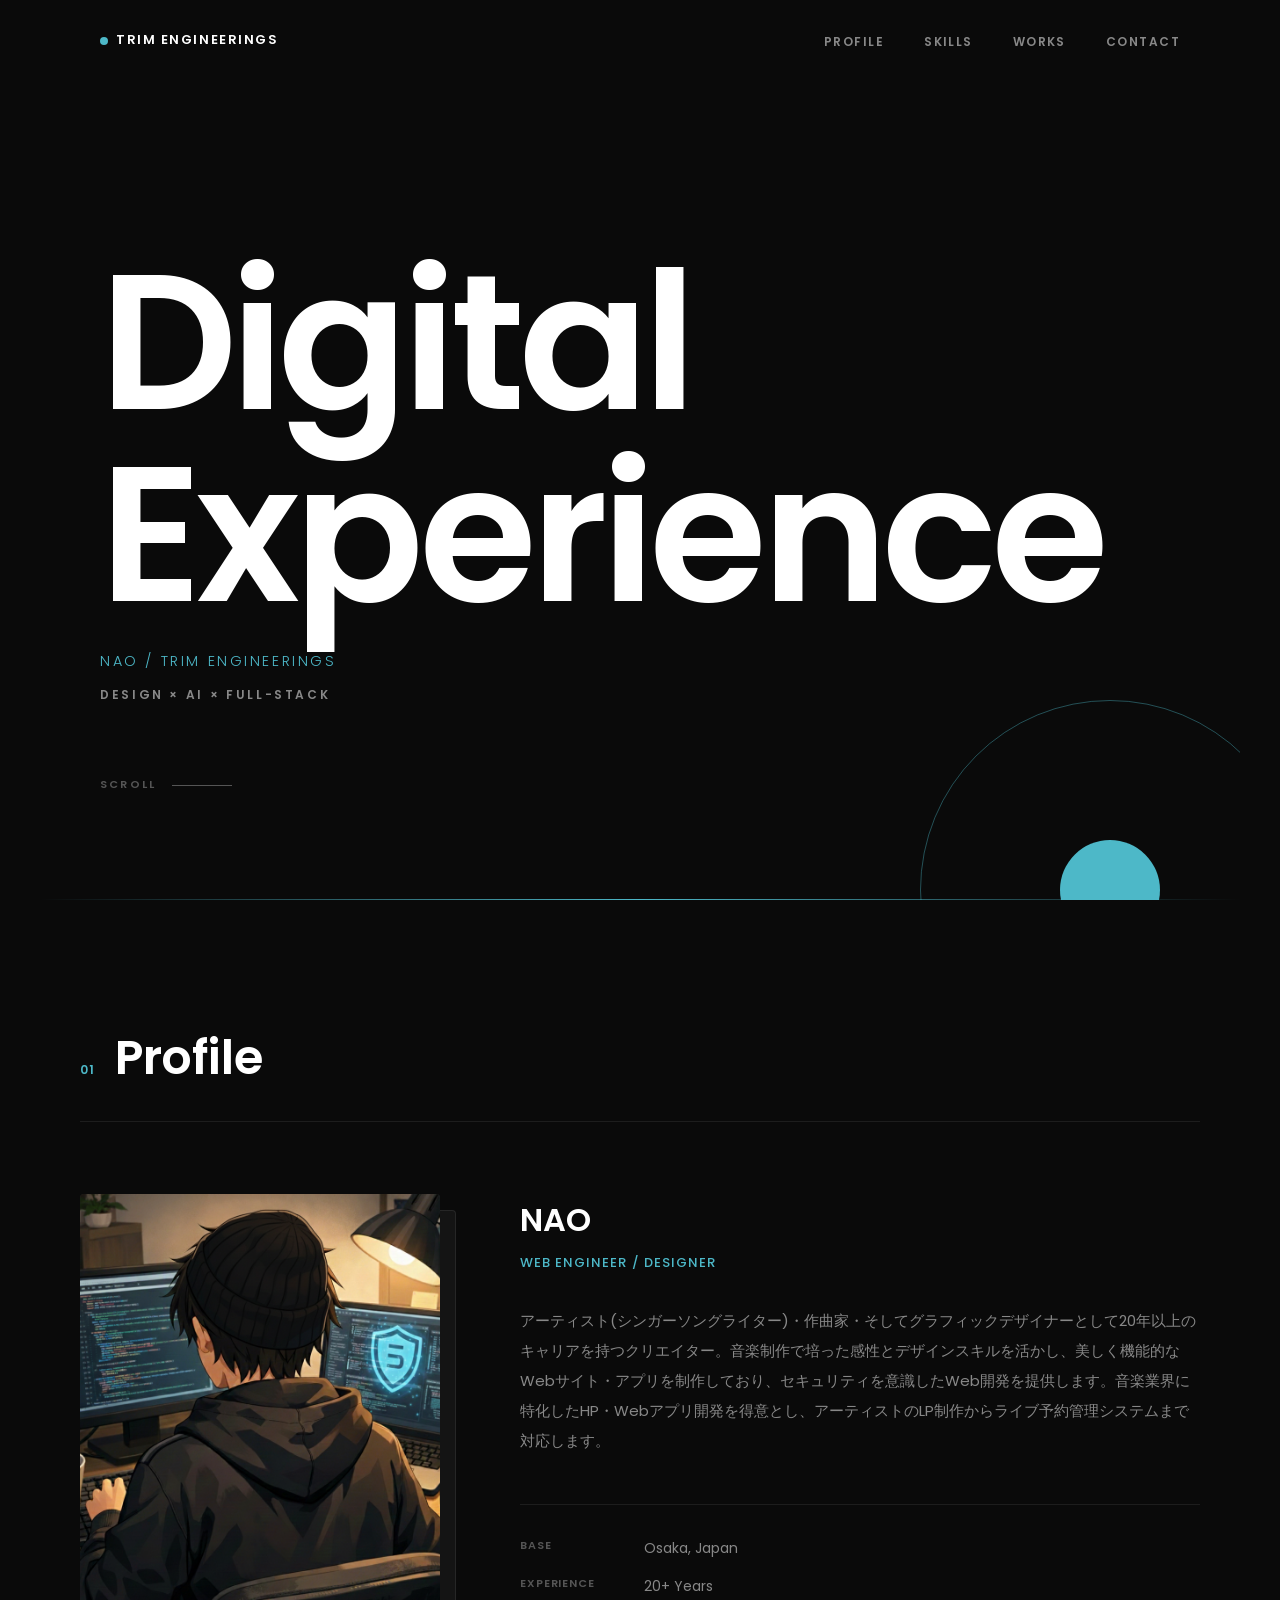
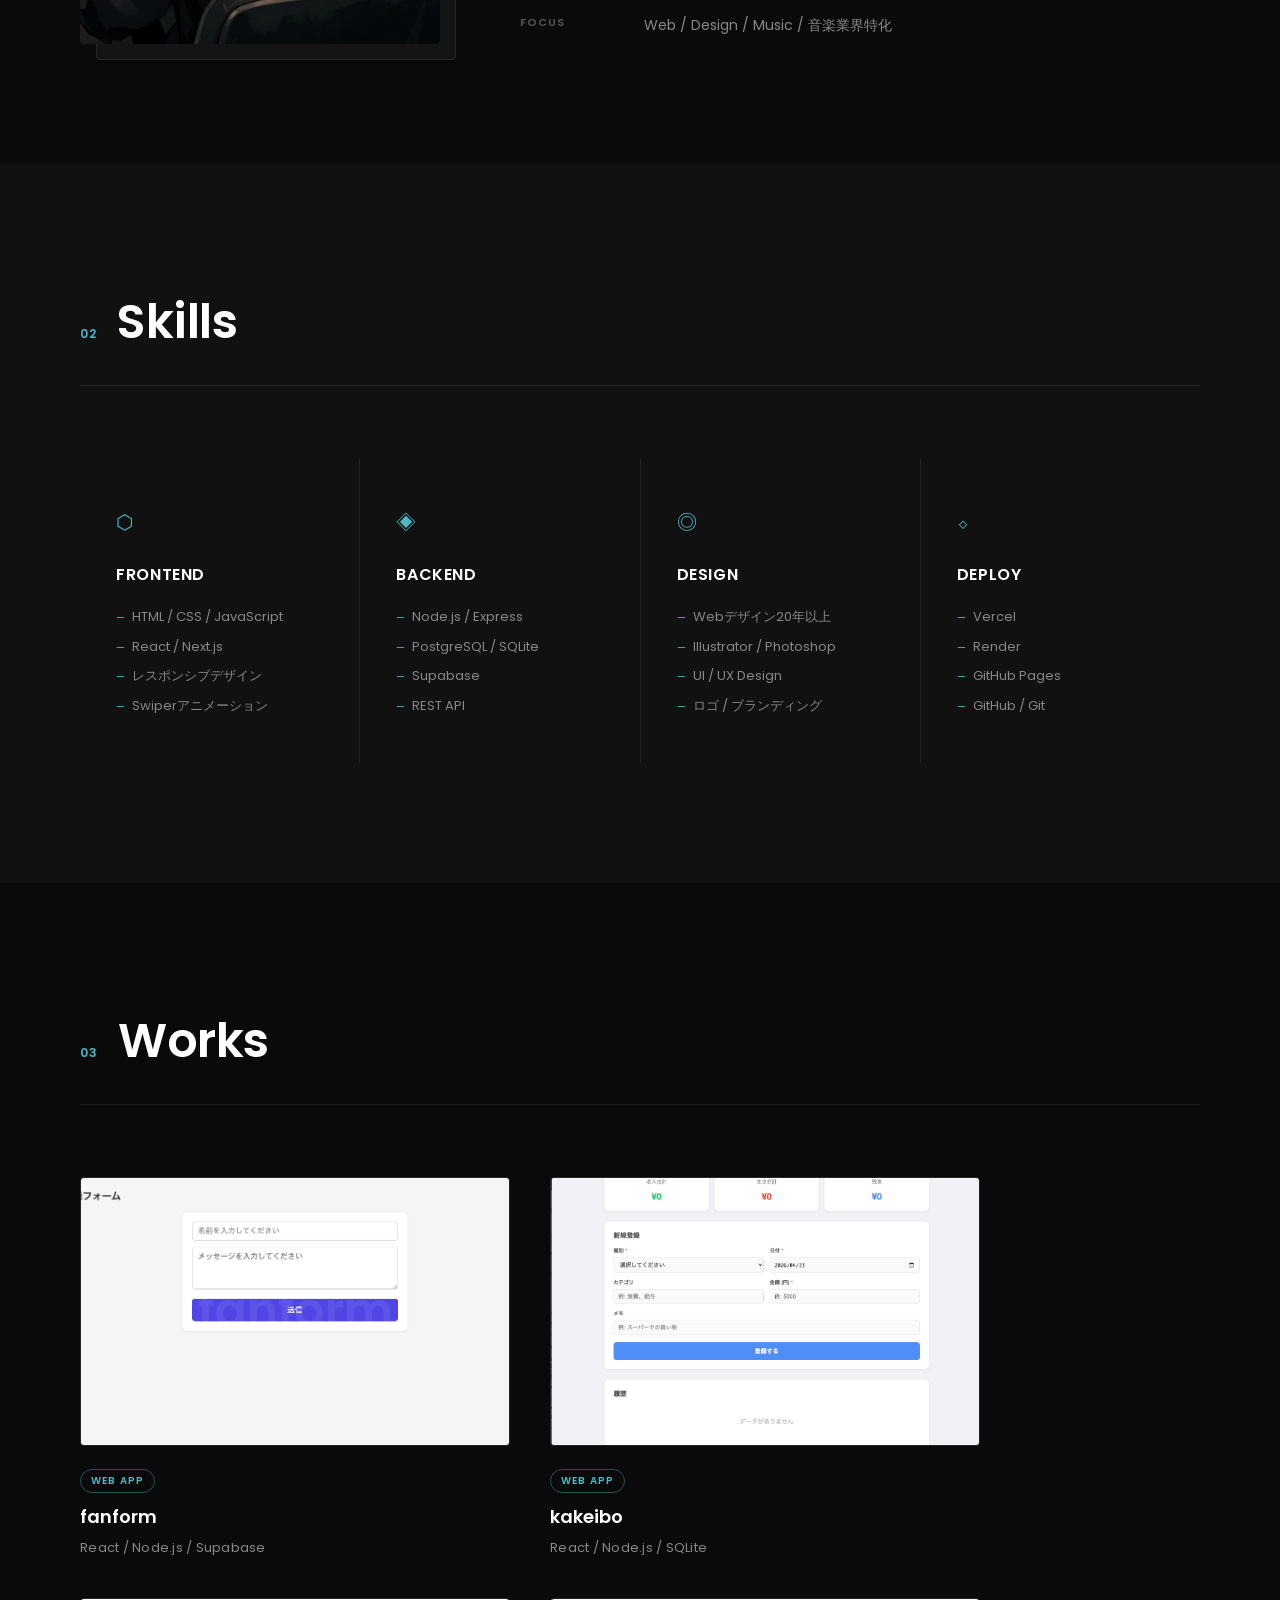
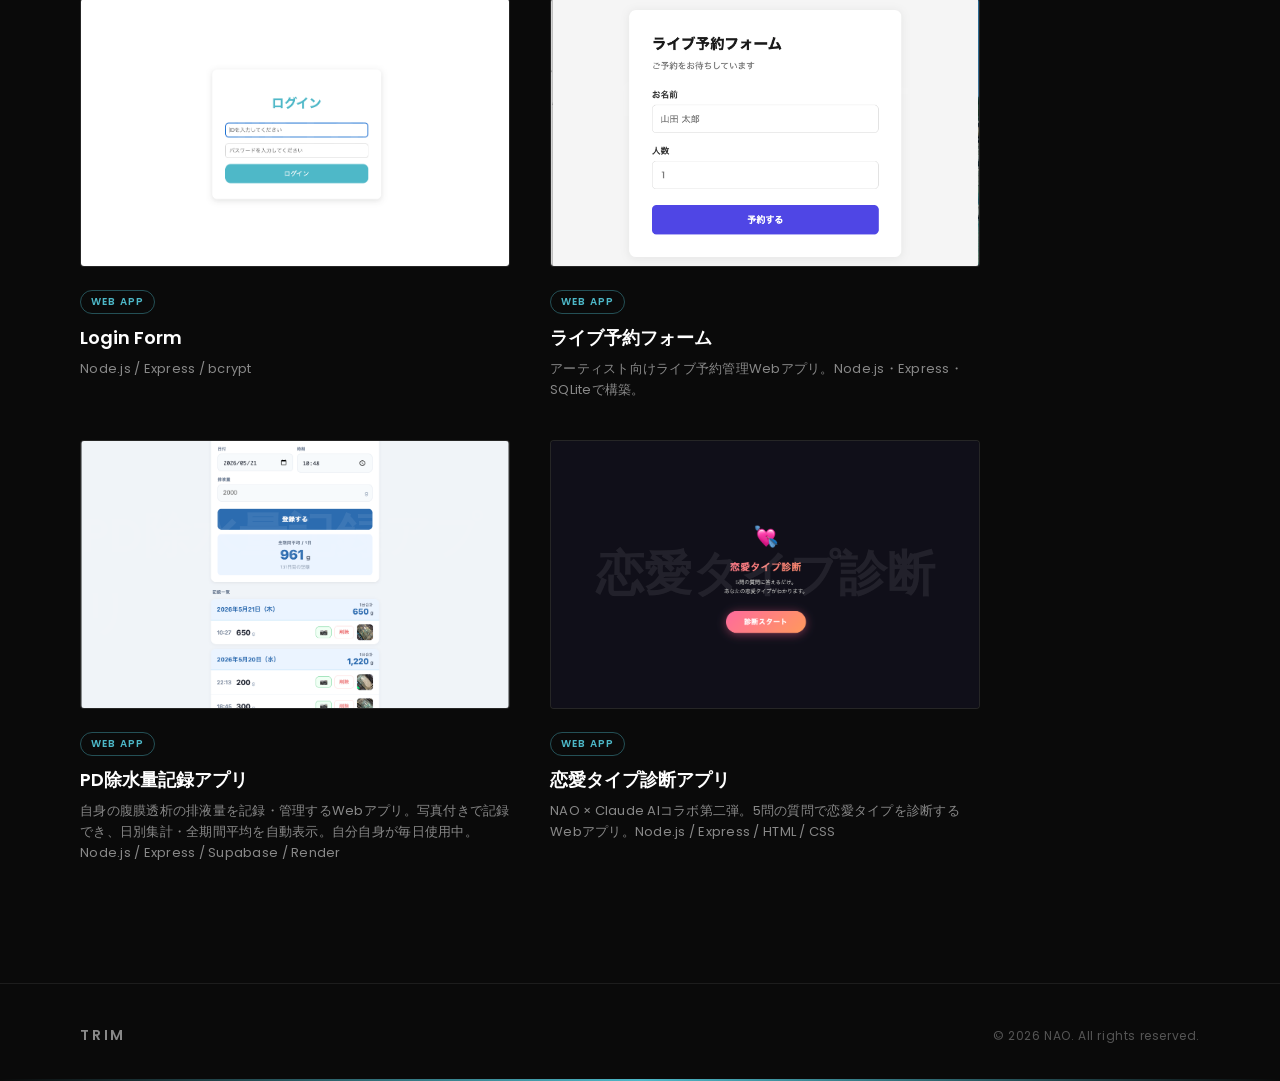
==== index.html @ c6dbd684 "Adjust hero layout: circles to bottom-right, name below title, more top padding - .hero__deco: right" ====
<!DOCTYPE html>
<html lang="ja">
<head>
  <meta charset="UTF-8">
  <meta name="viewport" content="width=device-width, initial-scale=1.0">
  <title>NAO | 大阪浪速区のフリーランス Web エンジニア・ホームページ制作・システム開発</title>
  <meta name="description" content="大阪浪速区を拠点に活動するフリーランス Web エンジニア・デザイナー NAO のポートフォリオサイト。ホームページ制作・システム開発・UI/UX デザインまで幅広く対応いたします。">
  <meta name="keywords" content="大阪浪速区,システム開発,ホームページ制作,フリーランス,Webエンジニア,Webデザイン,React,Node.js,UI/UXデザイン">
  <link rel="stylesheet" href="style.css">
  <link rel="preconnect" href="https://fonts.googleapis.com">
  <link rel="preconnect" href="https://fonts.gstatic.com" crossorigin>
  <link href="https://fonts.googleapis.com/css2?family=Poppins:wght@300;400;500;600;700&display=swap" rel="stylesheet">
</head>
<body>

  <!-- Navigation -->
  <nav class="nav">
    <div class="nav__inner">
      <a href="#" class="nav__logo">
        <span class="nav__logo-dot"></span>
        TRIM engineerings
      </a>
      <ul class="nav__links">
        <li><a href="#profile">Profile</a></li>
        <li><a href="#skills">Skills</a></li>
        <li><a href="#works">Works</a></li>
        <li><a href="contact.html">Contact</a></li>
      </ul>
      <button class="nav__hamburger" aria-label="menu">
        <span></span><span></span><span></span>
      </button>
    </div>
  </nav>

  <!-- Mobile Menu -->
  <div class="mobile-menu">
    <ul>
      <li><a href="#profile">Profile</a></li>
      <li><a href="#skills">Skills</a></li>
      <li><a href="#works">Works</a></li>
      <li><a href="contact.html">Contact</a></li>
    </ul>
  </div>

  <!-- Hero -->
  <section class="hero">
    <div class="hero__content">
      <h1 class="hero__title">Digital<br>Experience</h1>
      <p class="hero__name">NAO / TRIM engineerings</p>
      <p class="hero__sub">Design &times; AI &times; Full-Stack</p>
      <div class="hero__scroll">
        <span>SCROLL</span>
        <div class="hero__scroll-line"></div>
      </div>
    </div>
    <div class="hero__deco">
      <div class="hero__circle-outer">
        <div class="hero__circle-inner"></div>
      </div>
    </div>
    <div class="hero__gradient-line"></div>
  </section>

  <!-- Profile -->
  <section class="section profile" id="profile">
    <div class="container">
      <div class="section__header">
        <span class="section__num">01</span>
        <h2 class="section__title">Profile</h2>
      </div>
      <div class="profile__inner">
        <div class="profile__image-wrap">
          <div class="profile__image-bg"></div>
          <img src="images/profile.png" alt="NAO" class="profile__image" onerror="this.style.display='none'">
          <div class="profile__image-placeholder">
            <span>Photo</span>
          </div>
        </div>
        <div class="profile__body">
          <h3 class="profile__name">NAO</h3>
          <p class="profile__role">Web Engineer / Designer</p>
          <p class="profile__bio">
        アーティスト(シンガーソングライター)・作曲家・そしてグラフィックデザイナーとして20年以上のキャリアを持つクリエイター。音楽制作で培った感性とデザインスキルを活かし、美しく機能的なWebサイト・アプリを制作しており、セキュリティを意識したWeb開発を提供します。音楽業界に特化したHP・Webアプリ開発を得意とし、アーティストのLP制作からライブ予約管理システムまで対応します。
          </p>
          <ul class="profile__meta">
            <li><span>Base</span>Osaka, Japan</li>
            <li><span>Experience</span>20+ Years</li>
            <li><span>Focus</span>Web / Design / Music / 音楽業界特化</li>
          </ul>
        </div>
      </div>
    </div>
  </section>

  <!-- Skills -->
  <section class="section skills" id="skills">
    <div class="container">
      <div class="section__header">
        <span class="section__num">02</span>
        <h2 class="section__title">Skills</h2>
      </div>
      <div class="skills__grid">

        <div class="skill-card">
          <div class="skill-card__icon">⬡</div>
          <h3 class="skill-card__title">Frontend</h3>
          <ul class="skill-card__list">
            <li>HTML / CSS / JavaScript</li>
            <li>React / Next.js</li>
            <li>レスポンシブデザイン</li>
            <li>Swiperアニメーション</li>
          </ul>
        </div>

        <div class="skill-card">
          <div class="skill-card__icon">◈</div>
          <h3 class="skill-card__title">Backend</h3>
          <ul class="skill-card__list">
            <li>Node.js / Express</li>
            <li>PostgreSQL / SQLite</li>
            <li>Supabase</li>
            <li>REST API</li>
          </ul>
        </div>

        <div class="skill-card">
          <div class="skill-card__icon">◎</div>
          <h3 class="skill-card__title">Design</h3>
          <ul class="skill-card__list">
            <li>Webデザイン20年以上</li>
            <li>Illustrator / Photoshop</li>
            <li>UI / UX Design</li>
            <li>ロゴ / ブランディング</li>
          </ul>
        </div>

        <div class="skill-card">
          <div class="skill-card__icon">⬦</div>
          <h3 class="skill-card__title">Deploy</h3>
          <ul class="skill-card__list">
            <li>Vercel</li>
            <li>Render</li>
            <li>GitHub Pages</li>
            <li>GitHub / Git</li>
          </ul>
        </div>

      </div>
    </div>
  </section>

  <!-- Works -->
  <section class="section works" id="works">
    <div class="container">
      <div class="section__header">
        <span class="section__num">03</span>
        <h2 class="section__title">Works</h2>
      </div>
      <div class="works__grid works__grid--2col">

        <article class="work-card">
          <div class="work-card__thumb">
            <img src="images/fanform.png" alt="fanform" onerror="this.style.display='none'">
            <div class="work-card__thumb-placeholder">fanform</div>
            <div class="work-card__overlay">
              <a href="https://fanform-1.onrender.com" target="_blank" rel="noopener noreferrer" class="work-card__link">View →</a>
            </div>
          </div>
          <div class="work-card__body">
            <span class="work-card__tag">Web App</span>
            <h3 class="work-card__title">fanform</h3>
            <p class="work-card__desc">React / Node.js / Supabase</p>
          </div>
        </article>

        <article class="work-card">
          <div class="work-card__thumb">
            <img src="images/kakeibo.png" alt="kakeibo" onerror="this.style.display='none'">
            <div class="work-card__thumb-placeholder">kakeibo</div>
            <div class="work-card__overlay">
              <a href="#" class="work-card__link">View →</a>
            </div>
          </div>
          <div class="work-card__body">
            <span class="work-card__tag">Web App</span>
            <h3 class="work-card__title">kakeibo</h3>
            <p class="work-card__desc">React / Node.js / SQLite</p>
          </div>
        </article>

        <article class="work-card">
          <div class="work-card__thumb">
            <img src="images/login.png" alt="Login Form" onerror="this.style.display='none'">
            <div class="work-card__thumb-placeholder">Login Form</div>
            <div class="work-card__overlay">
              <a href="#" class="work-card__link">View →</a>
            </div>
          </div>
          <div class="work-card__body">
            <span class="work-card__tag">Web App</span>
            <h3 class="work-card__title">Login Form</h3>
            <p class="work-card__desc">Node.js / Express / bcrypt</p>
          </div>
        </article>

        <article class="work-card">
          <div class="work-card__thumb">
            <img src="images/kazukiform.png" alt="ライブ予約フォーム" onerror="this.style.display='none'">
            <div class="work-card__thumb-placeholder">ライブ予約フォーム</div>
            <div class="work-card__overlay">
              <a href="https://kazukiform.onrender.com" target="_blank" rel="noopener noreferrer" class="work-card__link">View →</a>
            </div>
          </div>
          <div class="work-card__body">
            <span class="work-card__tag">Web App</span>
            <h3 class="work-card__title">ライブ予約フォーム</h3>
            <p class="work-card__desc">アーティスト向けライブ予約管理Webアプリ。Node.js・Express・SQLiteで構築。</p>
          </div>
        </article>

        <article class="work-card">
          <div class="work-card__thumb">
            <img src="images/pd-app.png" alt="PD除水量記録アプリ" onerror="this.style.display='none'">
            <div class="work-card__thumb-placeholder">PD除水量記録アプリ</div>
            <div class="work-card__overlay">
            </div>
          </div>
          <div class="work-card__body">
            <span class="work-card__tag">Web App</span>
            <h3 class="work-card__title">PD除水量記録アプリ</h3>
            <p class="work-card__desc">自身の腹膜透析の排液量を記録・管理するWebアプリ。写真付きで記録でき、日別集計・全期間平均を自動表示。自分自身が毎日使用中。Node.js / Express / Supabase / Render</p>
          </div>
        </article>

        <article class="work-card">
          <div class="work-card__thumb">
            <img src="images/lovetype.png" alt="恋愛タイプ診断アプリ" onerror="this.style.display='none'">
            <div class="work-card__thumb-placeholder">恋愛タイプ診断</div>
            <div class="work-card__overlay">
              <a href="https://lovetype-appnpm-install.onrender.com" target="_blank" rel="noopener noreferrer" class="work-card__link">View →</a>
            </div>
          </div>
          <div class="work-card__body">
            <span class="work-card__tag">Web App</span>
            <h3 class="work-card__title">恋愛タイプ診断アプリ</h3>
            <p class="work-card__desc">NAO × Claude AIコラボ第二弾。5問の質問で恋愛タイプを診断するWebアプリ。Node.js / Express / HTML / CSS</p>
          </div>
        </article>

      </div>
    </div>
  </section>

  <!-- Footer -->
  <footer class="footer">
    <div class="container">
      <p class="footer__logo">TRIM</p>
      <p class="footer__copy">&copy; 2026 NAO. All rights reserved.</p>
    </div>
    <div class="footer__gradient-line"></div>
  </footer>

  <script src="script.js"></script>
</body>
</html>
---- style.css ----
/* =============================================
   RESET & BASE
============================================= */
*, *::before, *::after {
  box-sizing: border-box;
  margin: 0;
  padding: 0;
}

:root {
  --bg:           #0A0A0A;
  --bg-subtle:    #111111;
  --bg-card:      #141414;
  --white:        #ffffff;
  --text-primary: #ffffff;
  --text-secondary: #888888;
  --text-muted:   #555555;
  --accent:       #4DB8C8;
  --accent-dim:   rgba(77, 184, 200, 0.4);
  --border:       rgba(255, 255, 255, 0.08);

  --font-main: 'Poppins', sans-serif;

  --container: 1200px;
  --section-pad: 120px;
  --radius: 4px;
  --transition: 0.35s cubic-bezier(0.25, 0.46, 0.45, 0.94);
}

html {
  scroll-behavior: smooth;
  font-size: 16px;
}

body {
  background-color: var(--bg);
  color: var(--text-primary);
  font-family: var(--font-main);
  font-weight: 400;
  line-height: 1.6;
  -webkit-font-smoothing: antialiased;
}

img {
  display: block;
  max-width: 100%;
}

a {
  text-decoration: none;
  color: inherit;
}

ul {
  list-style: none;
}

/* =============================================
   LAYOUT
============================================= */
.container {
  max-width: var(--container);
  margin: 0 auto;
  padding: 0 40px;
}

/* =============================================
   NAVIGATION
============================================= */
.nav {
  position: fixed;
  top: 0;
  left: 0;
  right: 0;
  z-index: 100;
  padding: 28px 0;
  transition: background var(--transition), padding var(--transition);
}

.nav.scrolled {
  background: rgba(10, 10, 10, 0.9);
  backdrop-filter: blur(16px);
  -webkit-backdrop-filter: blur(16px);
  padding: 18px 0;
  border-bottom: 1px solid var(--border);
}

.nav__inner {
  max-width: var(--container);
  margin: 0 auto;
  padding: 0 60px;
  display: flex;
  align-items: center;
  justify-content: space-between;
}

.nav__logo {
  font-family: var(--font-main);
  font-weight: 600;
  font-size: 0.8125rem;
  letter-spacing: 0.12em;
  color: var(--white);
  display: flex;
  align-items: center;
  gap: 8px;
  text-transform: uppercase;
}

.nav__logo-dot {
  display: inline-block;
  width: 8px;
  height: 8px;
  border-radius: 50%;
  background: var(--accent);
  flex-shrink: 0;
}

.nav__links {
  display: flex;
  gap: 40px;
}

.nav__links a {
  font-family: var(--font-main);
  font-size: 0.75rem;
  font-weight: 600;
  letter-spacing: 0.12em;
  text-transform: uppercase;
  color: var(--text-secondary);
  transition: color var(--transition);
  position: relative;
}

.nav__links a::after {
  content: '';
  position: absolute;
  bottom: -3px;
  left: 0;
  width: 0;
  height: 1px;
  background: var(--accent);
  transition: width var(--transition);
}

.nav__links a:hover {
  color: var(--white);
}

.nav__links a:hover::after {
  width: 100%;
}

.nav__hamburger {
  display: none;
  flex-direction: column;
  gap: 5px;
  background: none;
  border: none;
  cursor: pointer;
  padding: 4px;
}

.nav__hamburger span {
  display: block;
  width: 24px;
  height: 1.5px;
  background: var(--white);
  transition: var(--transition);
}

/* =============================================
   MOBILE MENU
============================================= */
.mobile-menu {
  display: none;
  position: fixed;
  inset: 0;
  z-index: 99;
  background: var(--bg);
  flex-direction: column;
  align-items: center;
  justify-content: center;
  opacity: 0;
  pointer-events: none;
  transition: opacity var(--transition);
}

.mobile-menu.open {
  opacity: 1;
  pointer-events: auto;
}

.mobile-menu ul {
  display: flex;
  flex-direction: column;
  gap: 32px;
  text-align: center;
}

.mobile-menu a {
  font-family: var(--font-main);
  font-size: 2.5rem;
  font-weight: 600;
  letter-spacing: 0.04em;
  text-transform: uppercase;
  color: var(--white);
  transition: color var(--transition);
}

.mobile-menu a:hover {
  color: var(--accent);
}

/* =============================================
   HERO
============================================= */
.hero {
  min-height: 100vh;
  display: flex;
  align-items: center;
  padding: 0 60px;
  max-width: var(--container);
  margin: 0 auto;
  position: relative;
  overflow: hidden;
}

.hero__content {
  position: relative;
  z-index: 2;
  padding-top: 140px;
}

.hero__name {
  font-family: var(--font-main);
  font-weight: 300;
  font-size: 0.9rem;
  letter-spacing: 0.18em;
  color: var(--accent);
  text-transform: uppercase;
  margin-top: 20px;
  margin-bottom: 0;
  opacity: 0;
  animation: fadeUp 0.9s cubic-bezier(0.25, 0.46, 0.45, 0.94) 0.5s forwards;
}

.hero__title {
  font-family: var(--font-main);
  font-size: clamp(6rem, 15vw, 18rem);
  font-weight: 600;
  line-height: 1.0;
  letter-spacing: -0.03em;
  color: var(--white);
  opacity: 0;
  animation: fadeUp 0.9s cubic-bezier(0.25, 0.46, 0.45, 0.94) 0.3s forwards;
}

.hero__sub {
  font-family: var(--font-main);
  font-size: 0.75rem;
  font-weight: 600;
  letter-spacing: 0.22em;
  text-transform: uppercase;
  color: var(--text-secondary);
  margin-top: 12px;
  opacity: 0;
  animation: fadeUp 0.9s cubic-bezier(0.25, 0.46, 0.45, 0.94) 0.65s forwards;
}

.hero__scroll {
  display: flex;
  align-items: center;
  gap: 16px;
  margin-top: 72px;
  opacity: 0;
  animation: fadeUp 0.9s cubic-bezier(0.25, 0.46, 0.45, 0.94) 0.7s forwards;
}

.hero__scroll span {
  font-family: var(--font-main);
  font-size: 0.6875rem;
  font-weight: 600;
  letter-spacing: 0.2em;
  text-transform: uppercase;
  color: var(--text-muted);
}

.hero__scroll-line {
  width: 60px;
  height: 1px;
  background: var(--text-muted);
  position: relative;
  overflow: hidden;
}

.hero__scroll-line::after {
  content: '';
  position: absolute;
  top: 0;
  left: -100%;
  width: 100%;
  height: 100%;
  background: var(--accent);
  animation: slide 2.2s ease-in-out infinite;
}

/* Concentric circles (right bottom) */
.hero__deco {
  position: absolute;
  right: -5%;
  bottom: -20%;
  pointer-events: none;
  opacity: 0;
  animation: fadeIn 1.4s ease 0.8s forwards;
}

.hero__circle-outer {
  width: 380px;
  height: 380px;
  border-radius: 50%;
  border: 1px solid var(--accent-dim);
  position: relative;
  display: flex;
  align-items: center;
  justify-content: center;
}

.hero__circle-inner {
  width: 100px;
  height: 100px;
  border-radius: 50%;
  background: var(--accent);
  opacity: 1.0;
}

/* Gradient line at bottom of hero */
.hero__gradient-line {
  position: absolute;
  bottom: 0;
  left: 0;
  right: 0;
  height: 1px;
  background: linear-gradient(to right, transparent, var(--accent), transparent);
}

/* =============================================
   SECTION COMMON
============================================= */
.section {
  padding: var(--section-pad) 0;
}

.section__header {
  display: flex;
  align-items: baseline;
  gap: 20px;
  margin-bottom: 72px;
  padding-bottom: 24px;
  border-bottom: 1px solid var(--border);
}

.section__num {
  font-family: var(--font-main);
  font-size: 0.75rem;
  font-weight: 600;
  letter-spacing: 0.1em;
  color: var(--accent);
}

.section__title {
  font-family: var(--font-main);
  font-size: clamp(2rem, 4vw, 3rem);
  font-weight: 600;
  letter-spacing: -0.01em;
  color: var(--text-primary);
}

/* =============================================
   PROFILE
============================================= */
.profile {
  background: var(--bg);
}

.profile__inner {
  display: grid;
  grid-template-columns: 360px 1fr;
  gap: 80px;
  align-items: start;
}

.profile__image-wrap {
  position: relative;
}

.profile__image-bg {
  position: absolute;
  top: 16px;
  left: 16px;
  right: -16px;
  bottom: -16px;
  background: var(--bg-card);
  border: 1px solid var(--border);
  border-radius: var(--radius);
  z-index: 0;
}

.profile__image {
  position: relative;
  z-index: 1;
  width: 100%;
  aspect-ratio: 4/5;
  object-fit: cover;
  border-radius: var(--radius);
}

.profile__image-placeholder {
  position: absolute;
  inset: 0;
  z-index: 0;
  background: var(--bg-card);
  border: 1px solid var(--border);
  border-radius: var(--radius);
  display: flex;
  align-items: center;
  justify-content: center;
}

.profile__image-placeholder span {
  font-size: 0.75rem;
  letter-spacing: 0.1em;
  text-transform: uppercase;
  color: var(--text-muted);
}

.profile__name {
  font-family: var(--font-main);
  font-size: 2rem;
  font-weight: 600;
  color: var(--white);
  margin-bottom: 8px;
}

.profile__role {
  font-family: var(--font-main);
  font-size: 0.8125rem;
  font-weight: 500;
  letter-spacing: 0.08em;
  color: var(--accent);
  text-transform: uppercase;
  margin-bottom: 32px;
}

.profile__bio {
  font-size: 0.9375rem;
  line-height: 2.0;
  color: var(--text-secondary);
  margin-bottom: 48px;
}

.profile__meta {
  display: flex;
  flex-direction: column;
  gap: 16px;
  border-top: 1px solid var(--border);
  padding-top: 32px;
}

.profile__meta li {
  display: flex;
  gap: 24px;
  font-size: 0.875rem;
  color: var(--text-secondary);
}

.profile__meta li span {
  font-weight: 600;
  letter-spacing: 0.08em;
  text-transform: uppercase;
  font-size: 0.6875rem;
  color: var(--text-muted);
  min-width: 100px;
}

/* =============================================
   SKILLS
============================================= */
.skills {
  background: var(--bg-subtle);
}

.skills__grid {
  display: grid;
  grid-template-columns: repeat(4, 1fr);
  gap: 1px;
  background: var(--border);
}

.skill-card {
  background: var(--bg-subtle);
  padding: 48px 36px;
  transition: background var(--transition), transform var(--transition);
}

.skill-card:hover {
  background: var(--bg-card);
  transform: translateY(-4px);
}

.skill-card__icon {
  font-size: 1.25rem;
  margin-bottom: 24px;
  color: var(--accent);
}

.skill-card__title {
  font-family: var(--font-main);
  font-size: 1rem;
  font-weight: 600;
  color: var(--white);
  margin-bottom: 20px;
  letter-spacing: 0.04em;
  text-transform: uppercase;
}

.skill-card__list {
  display: flex;
  flex-direction: column;
  gap: 10px;
}

.skill-card__list li {
  font-size: 0.8125rem;
  color: var(--text-secondary);
  line-height: 1.5;
  padding-left: 16px;
  position: relative;
}

.skill-card__list li::before {
  content: '—';
  position: absolute;
  left: 0;
  color: var(--accent);
  font-size: 0.625rem;
  top: 3px;
}

/* =============================================
   WORKS
============================================= */
.works {
  background: var(--bg);
}

.works__grid {
  display: grid;
  grid-template-columns: repeat(2, 1fr);
  gap: 40px;
  max-width: 900px;
}

.work-card {
  cursor: pointer;
}

.work-card__thumb {
  position: relative;
  aspect-ratio: 16/10;
  background: var(--bg-card);
  overflow: hidden;
  border-radius: var(--radius);
  margin-bottom: 20px;
  border: 1px solid var(--border);
}

.work-card__thumb img {
  width: 100%;
  height: 100%;
  object-fit: cover;
  transition: transform 0.6s var(--transition);
}

.work-card:hover .work-card__thumb img {
  transform: scale(1.04);
}

.work-card__thumb-placeholder {
  position: absolute;
  inset: 0;
  display: flex;
  align-items: center;
  justify-content: center;
  font-family: var(--font-main);
  font-size: 3rem;
  font-weight: 600;
  color: var(--border);
  z-index: 0;
}

.work-card__overlay {
  position: absolute;
  inset: 0;
  background: rgba(10, 10, 10, 0.75);
  display: flex;
  align-items: center;
  justify-content: center;
  opacity: 0;
  transition: opacity var(--transition);
  z-index: 2;
}

.work-card:hover .work-card__overlay {
  opacity: 1;
}

.work-card__link {
  font-family: var(--font-main);
  font-size: 0.875rem;
  font-weight: 600;
  letter-spacing: 0.08em;
  color: var(--white);
  border: 1px solid rgba(255, 255, 255, 0.3);
  padding: 10px 28px;
  border-radius: 100px;
  transition: background var(--transition), border-color var(--transition);
}

.work-card__link:hover {
  background: var(--accent);
  border-color: var(--accent);
}

.work-card__tag {
  display: inline-block;
  font-family: var(--font-main);
  font-size: 0.625rem;
  font-weight: 600;
  letter-spacing: 0.12em;
  text-transform: uppercase;
  color: var(--accent);
  border: 1px solid var(--accent-dim);
  padding: 3px 10px;
  border-radius: 100px;
  margin-bottom: 10px;
}

.work-card__title {
  font-family: var(--font-main);
  font-size: 1.125rem;
  font-weight: 600;
  color: var(--white);
  margin-bottom: 6px;
}

.work-card__desc {
  font-size: 0.8125rem;
  color: var(--text-secondary);
  letter-spacing: 0.02em;
  line-height: 1.6;
}

/* =============================================
   FOOTER
============================================= */
.footer {
  border-top: 1px solid var(--border);
  padding: 40px 0 0;
  position: relative;
}

.footer .container {
  display: flex;
  align-items: center;
  justify-content: space-between;
  padding-bottom: 32px;
}

.footer__logo {
  font-family: var(--font-main);
  font-size: 0.875rem;
  font-weight: 600;
  letter-spacing: 0.2em;
  color: var(--text-secondary);
}

.footer__copy {
  font-size: 0.75rem;
  color: var(--text-muted);
  letter-spacing: 0.05em;
}

.footer__gradient-line {
  height: 2px;
  background: linear-gradient(to right, transparent 0%, var(--accent) 50%, transparent 100%);
}

/* =============================================
   ANIMATIONS
============================================= */
@keyframes fadeUp {
  from {
    opacity: 0;
    transform: translateY(28px);
  }
  to {
    opacity: 1;
    transform: translateY(0);
  }
}

@keyframes fadeIn {
  from { opacity: 0; }
  to   { opacity: 1; }
}

@keyframes slide {
  0%   { left: -100%; }
  50%  { left: 100%; }
  100% { left: 100%; }
}

/* =============================================
   RESPONSIVE
============================================= */
@media (max-width: 1024px) {
  .skills__grid {
    grid-template-columns: repeat(2, 1fr);
  }

  .profile__inner {
    grid-template-columns: 280px 1fr;
    gap: 48px;
  }
}

@media (max-width: 768px) {
  :root {
    --section-pad: 80px;
  }

  .container {
    padding: 0 24px;
  }

  .nav__inner {
    padding: 0 24px;
  }

  .nav__links {
    display: none;
  }

  .nav__hamburger {
    display: flex;
  }

  .mobile-menu {
    display: flex;
  }

  .hero {
    padding: 0 24px;
    padding-top: 100px;
  }

  .hero__deco {
    display: none;
  }

  .profile__inner {
    grid-template-columns: 1fr;
    gap: 40px;
  }

  .profile__image-wrap {
    max-width: 280px;
  }

  .skills__grid {
    grid-template-columns: 1fr;
    gap: 1px;
  }

  .works__grid {
    grid-template-columns: 1fr;
    gap: 32px;
  }

  .footer .container {
    flex-direction: column;
    gap: 12px;
    text-align: center;
  }

  .section__header {
    margin-bottom: 48px;
  }
}

@media (max-width: 480px) {
  .hero__title {
    font-size: 3.5rem;
  }
}
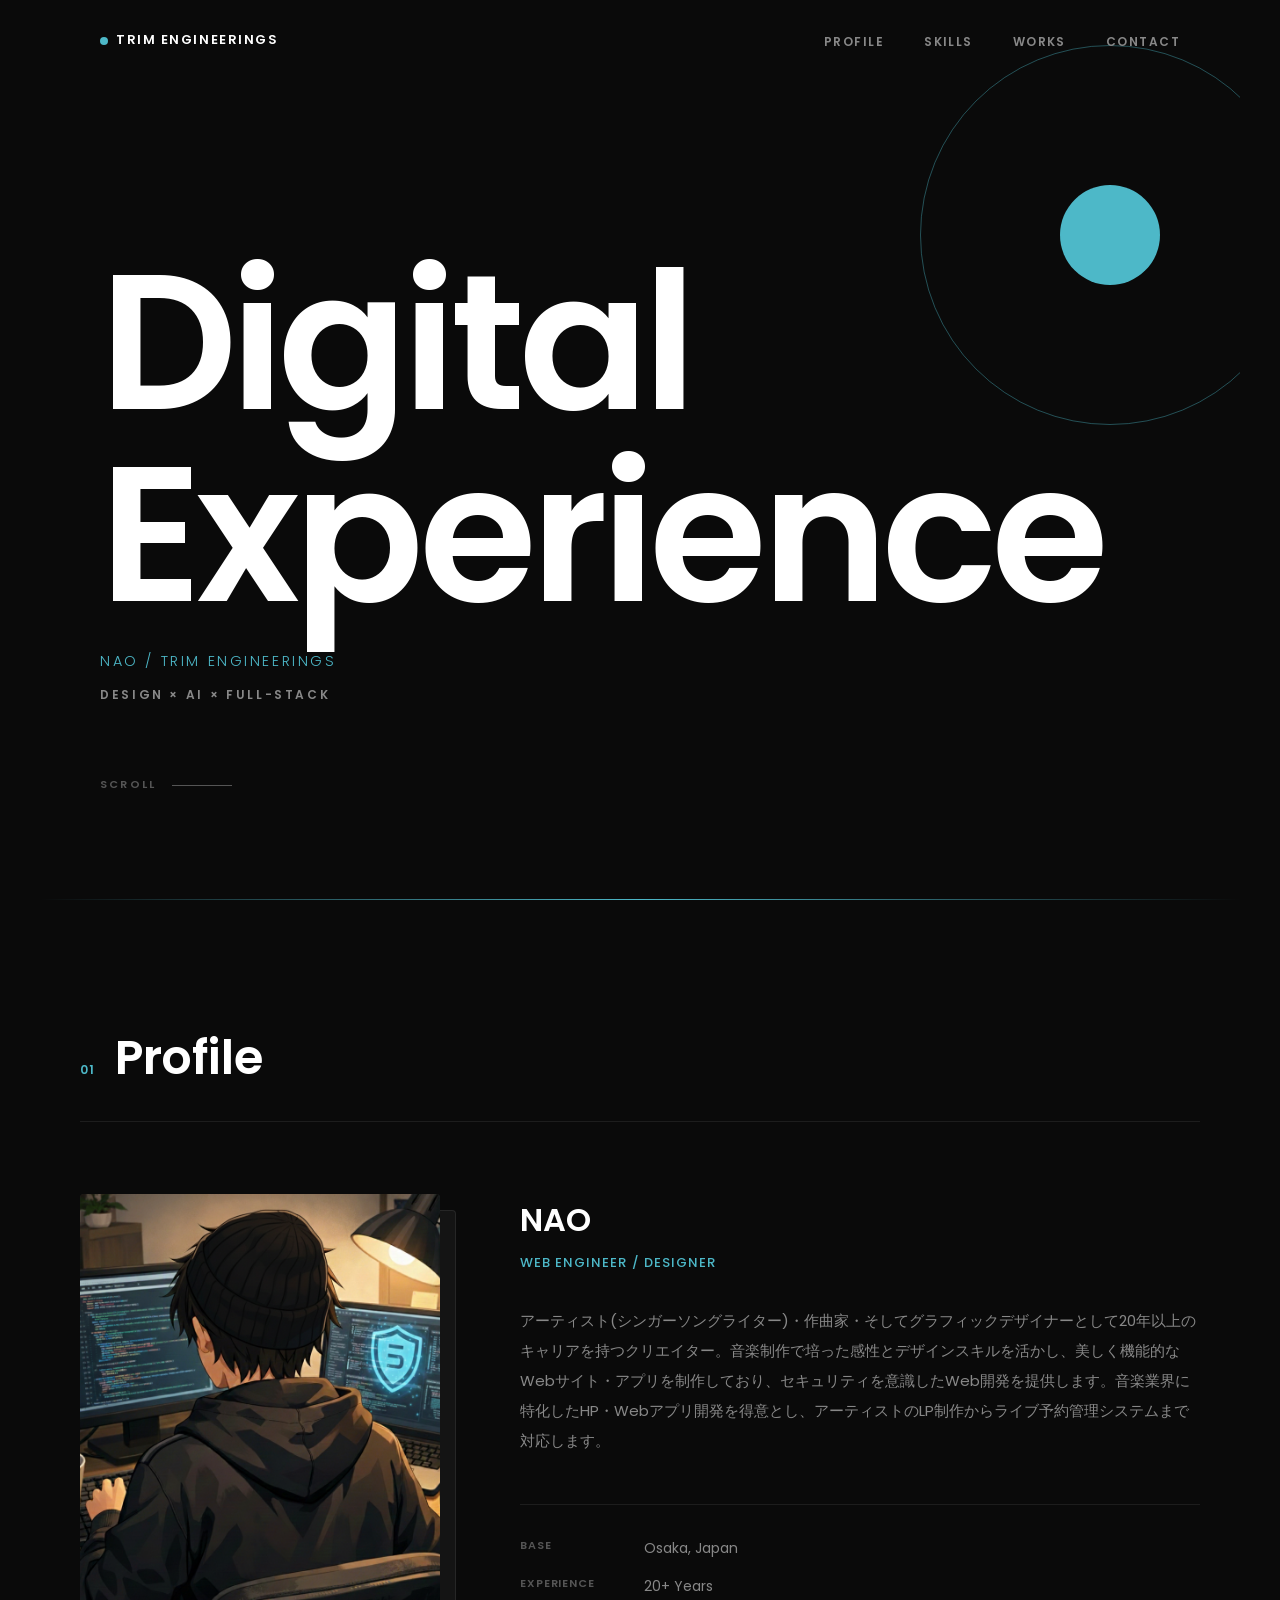
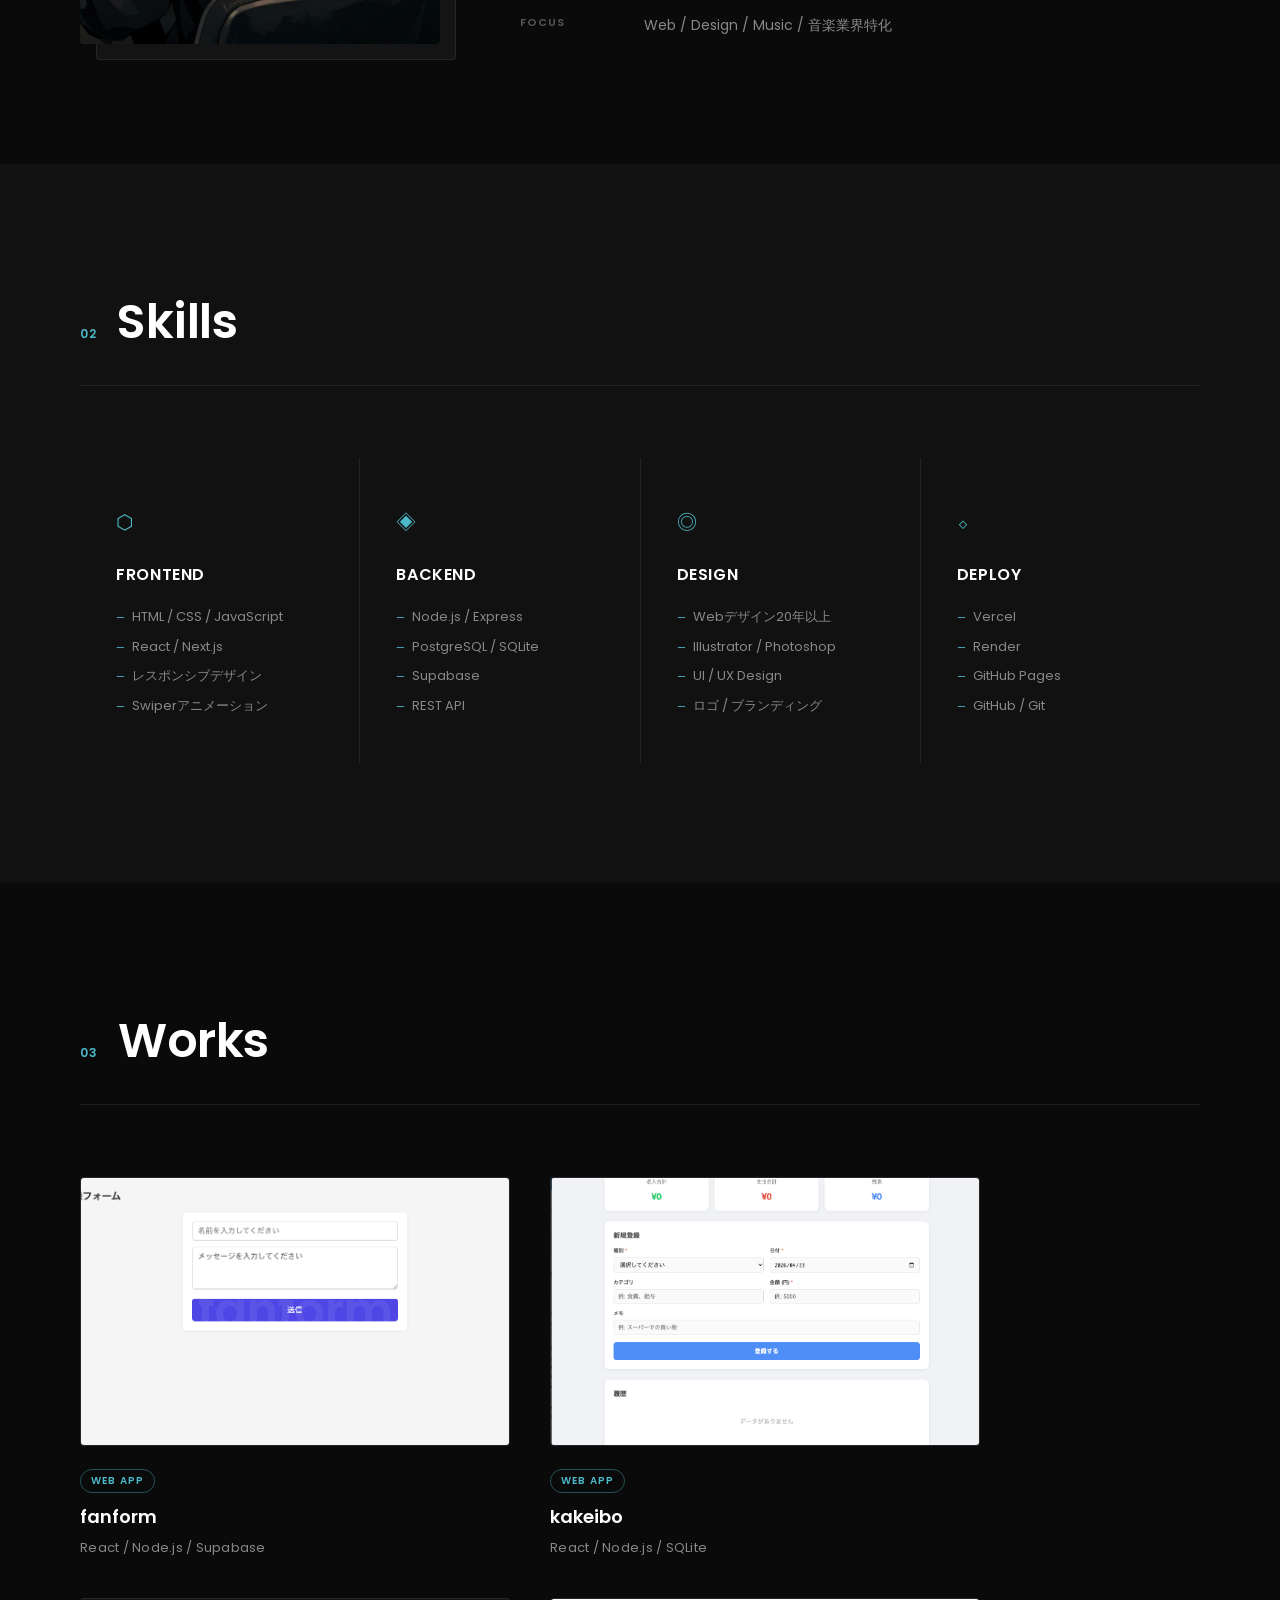
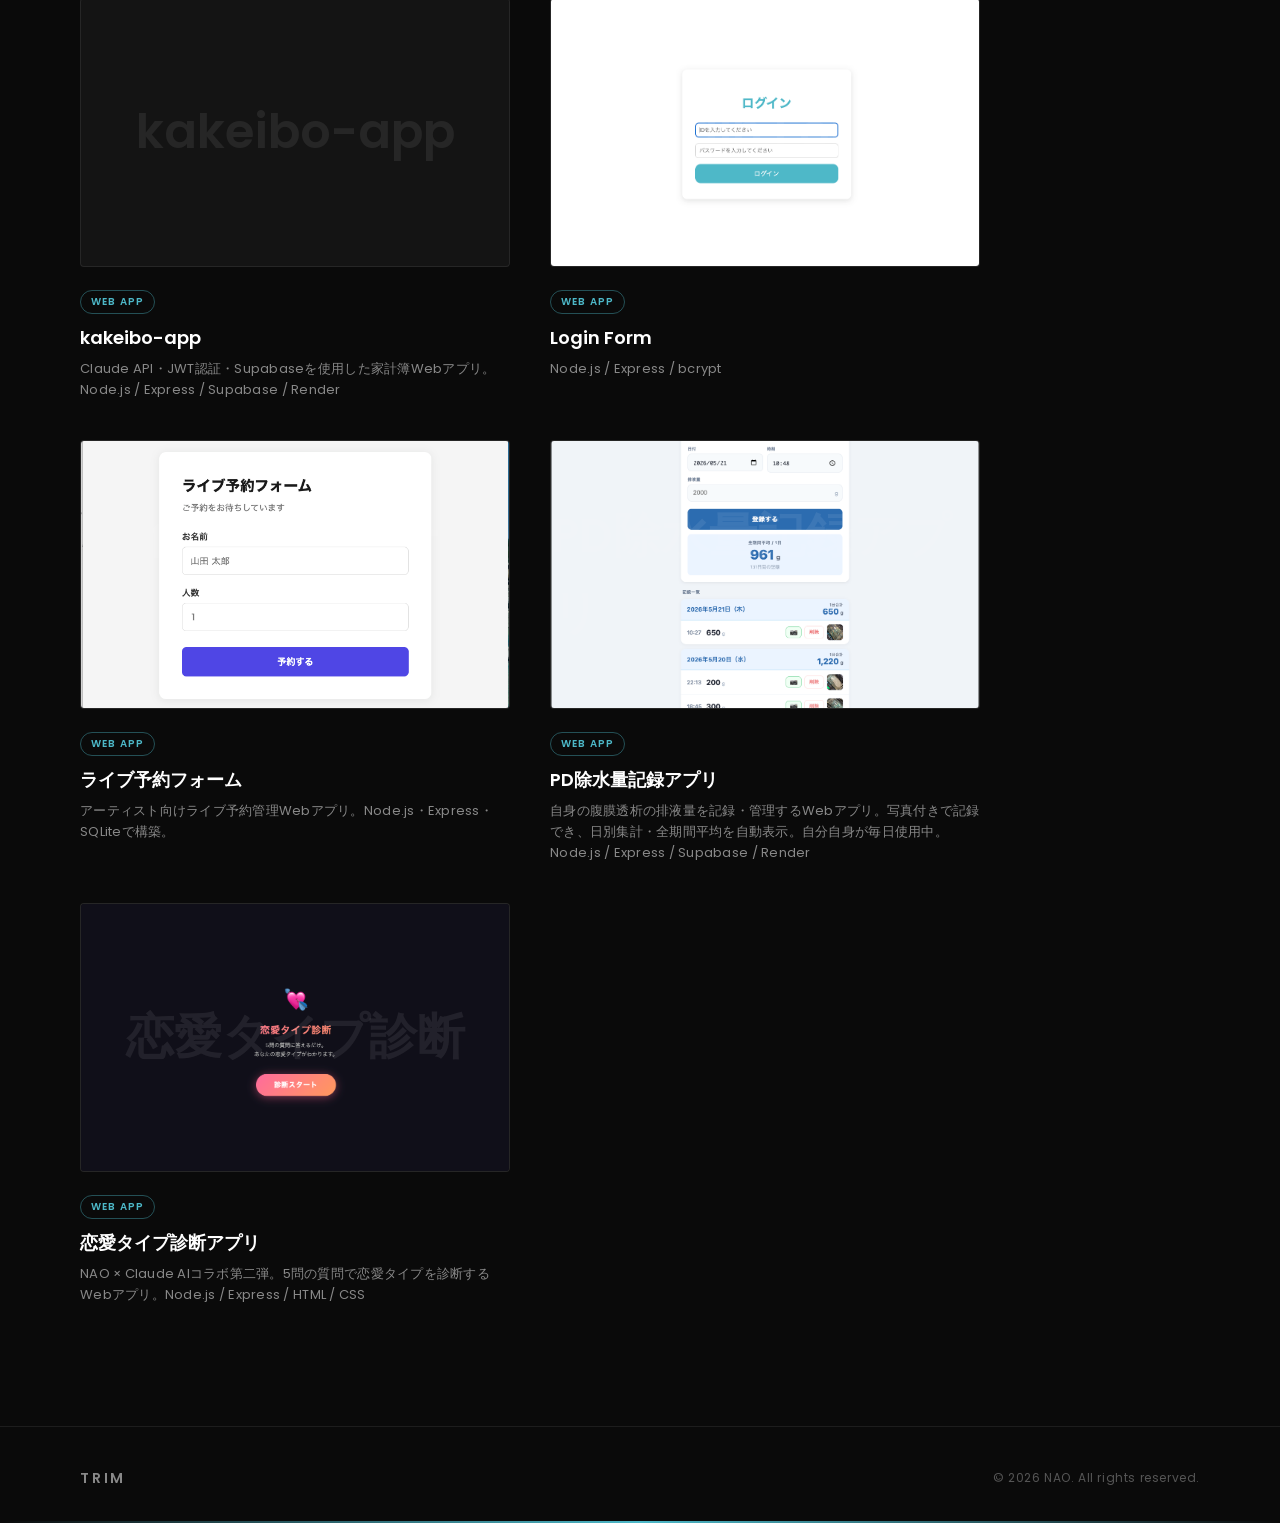
==== commit 89a44b4b: "Add kakeibo-app to Works section Claude API・JWT認証・Supabaseを使用した家計簿アプリをWorksセクションに追加。  Co-Authored-By" ====
--- a/index.html
+++ b/index.html
@@ -190,6 +190,21 @@
 
         <article class="work-card">
           <div class="work-card__thumb">
+            <img src="images/kakeibo-app.png" alt="kakeibo-app" onerror="this.style.display='none'">
+            <div class="work-card__thumb-placeholder">kakeibo-app</div>
+            <div class="work-card__overlay">
+              <a href="https://kakeibo-app-l8r6.onrender.com" target="_blank" rel="noopener noreferrer" class="work-card__link">View →</a>
+            </div>
+          </div>
+          <div class="work-card__body">
+            <span class="work-card__tag">Web App</span>
+            <h3 class="work-card__title">kakeibo-app</h3>
+            <p class="work-card__desc">Claude API・JWT認証・Supabaseを使用した家計簿Webアプリ。Node.js / Express / Supabase / Render</p>
+          </div>
+        </article>
+
+        <article class="work-card">
+          <div class="work-card__thumb">
             <img src="images/login.png" alt="Login Form" onerror="this.style.display='none'">
             <div class="work-card__thumb-placeholder">Login Form</div>
             <div class="work-card__overlay">
--- a/style.css
+++ b/style.css
@@ -308,7 +308,7 @@
 .hero__deco {
   position: absolute;
   right: -5%;
-  bottom: -20%;
+  top: 5%;
   pointer-events: none;
   opacity: 0;
   animation: fadeIn 1.4s ease 0.8s forwards;
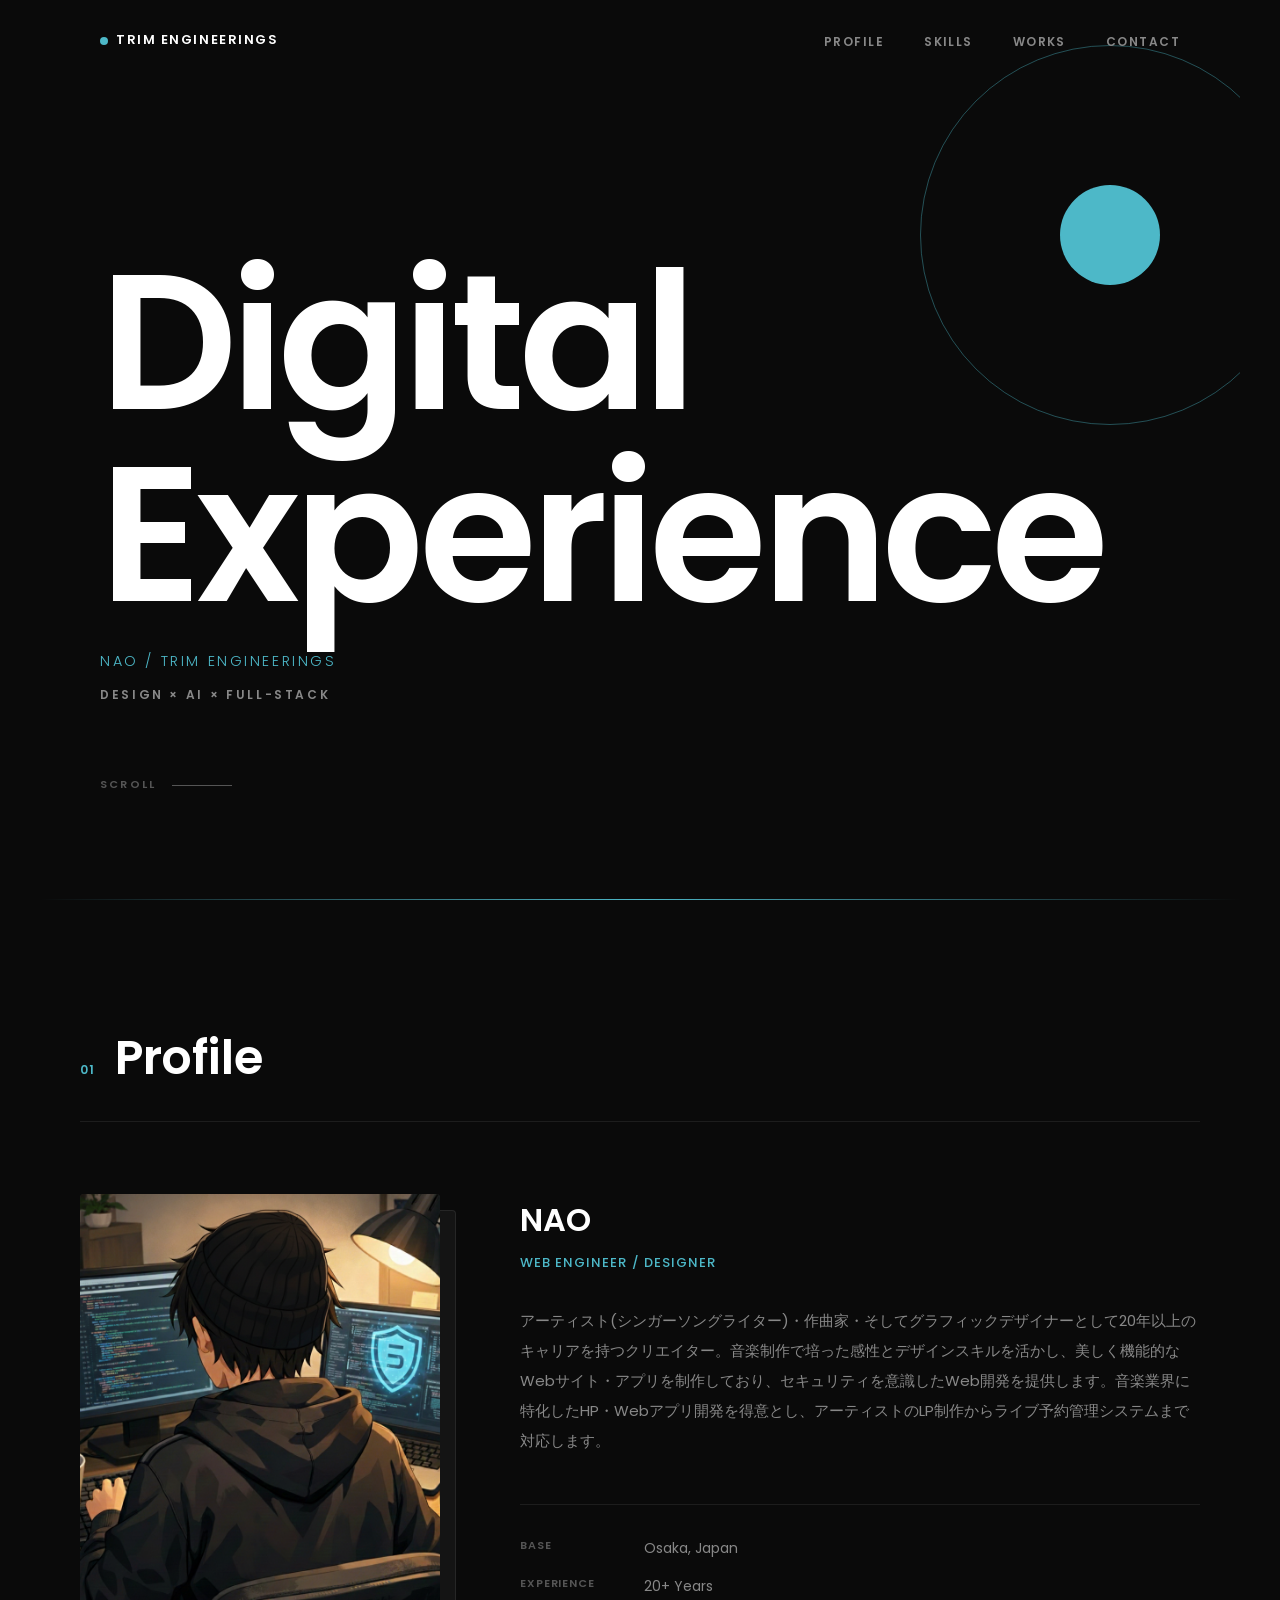
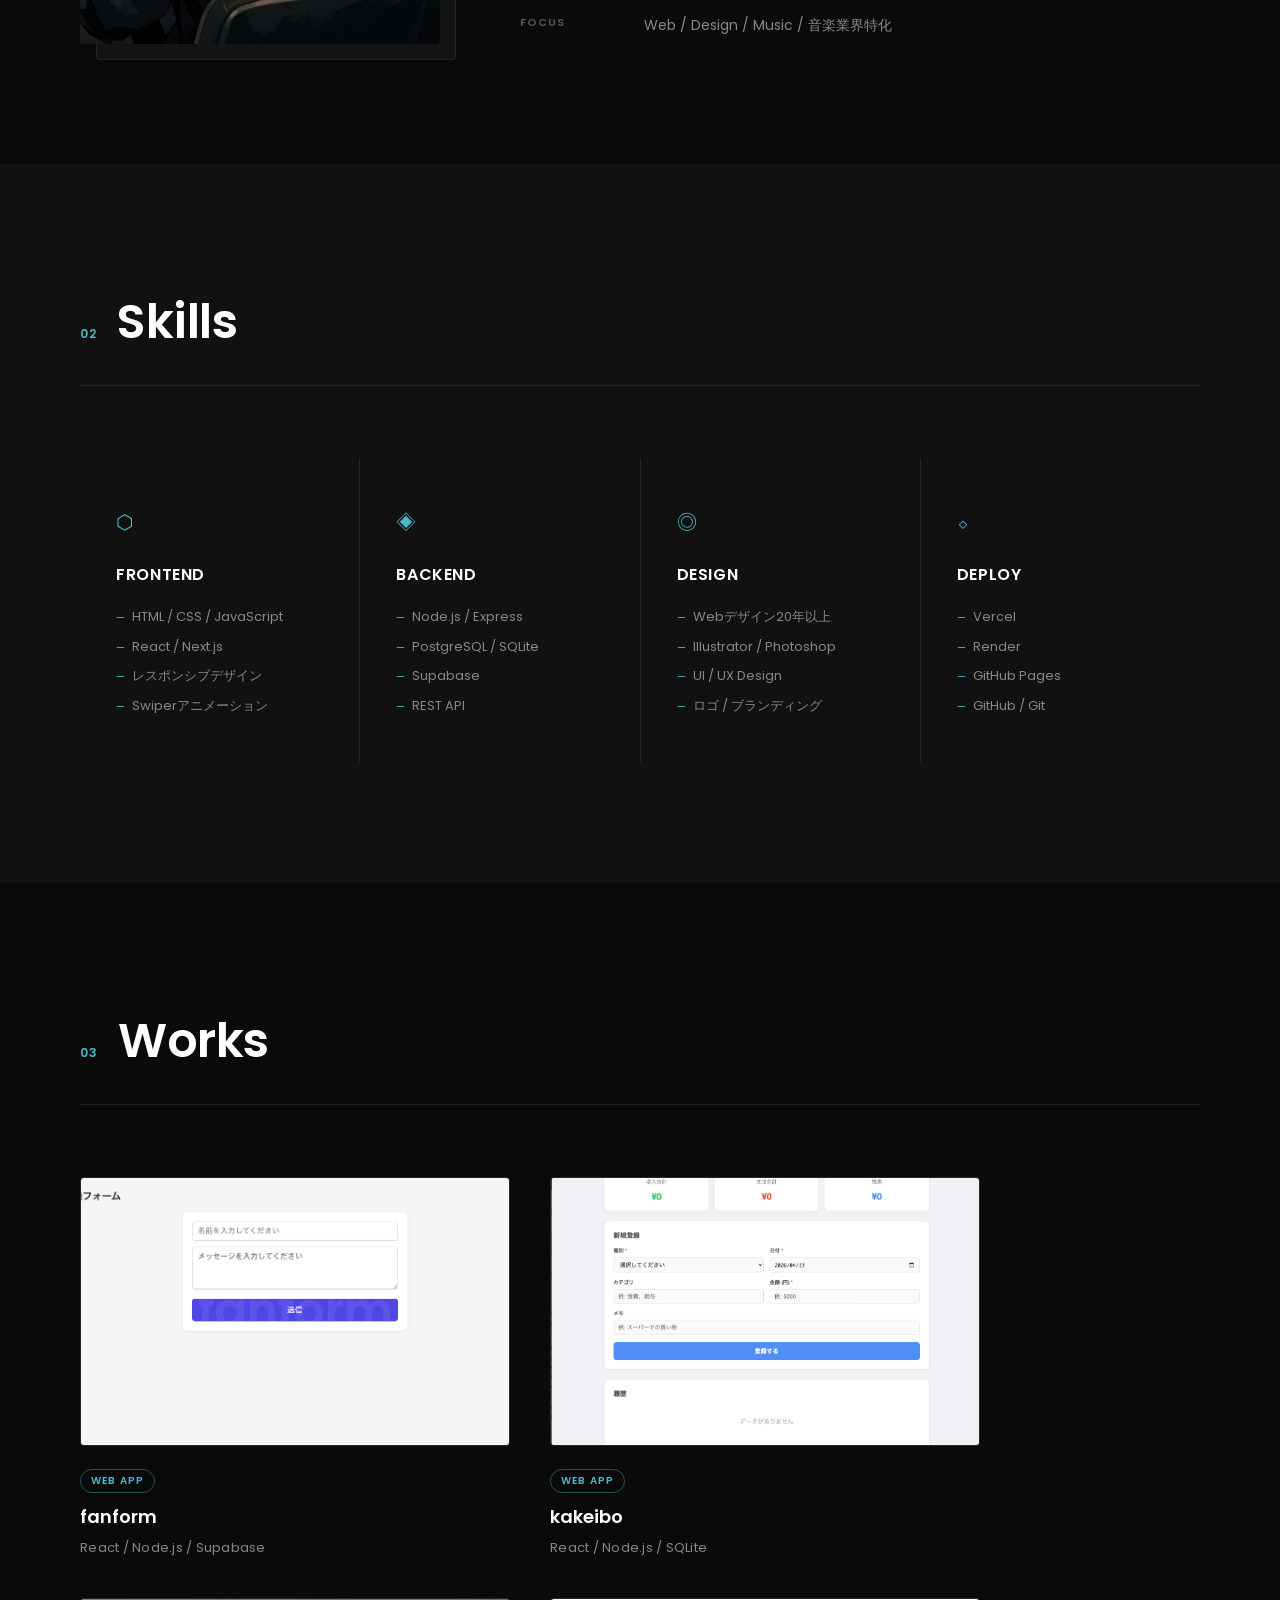
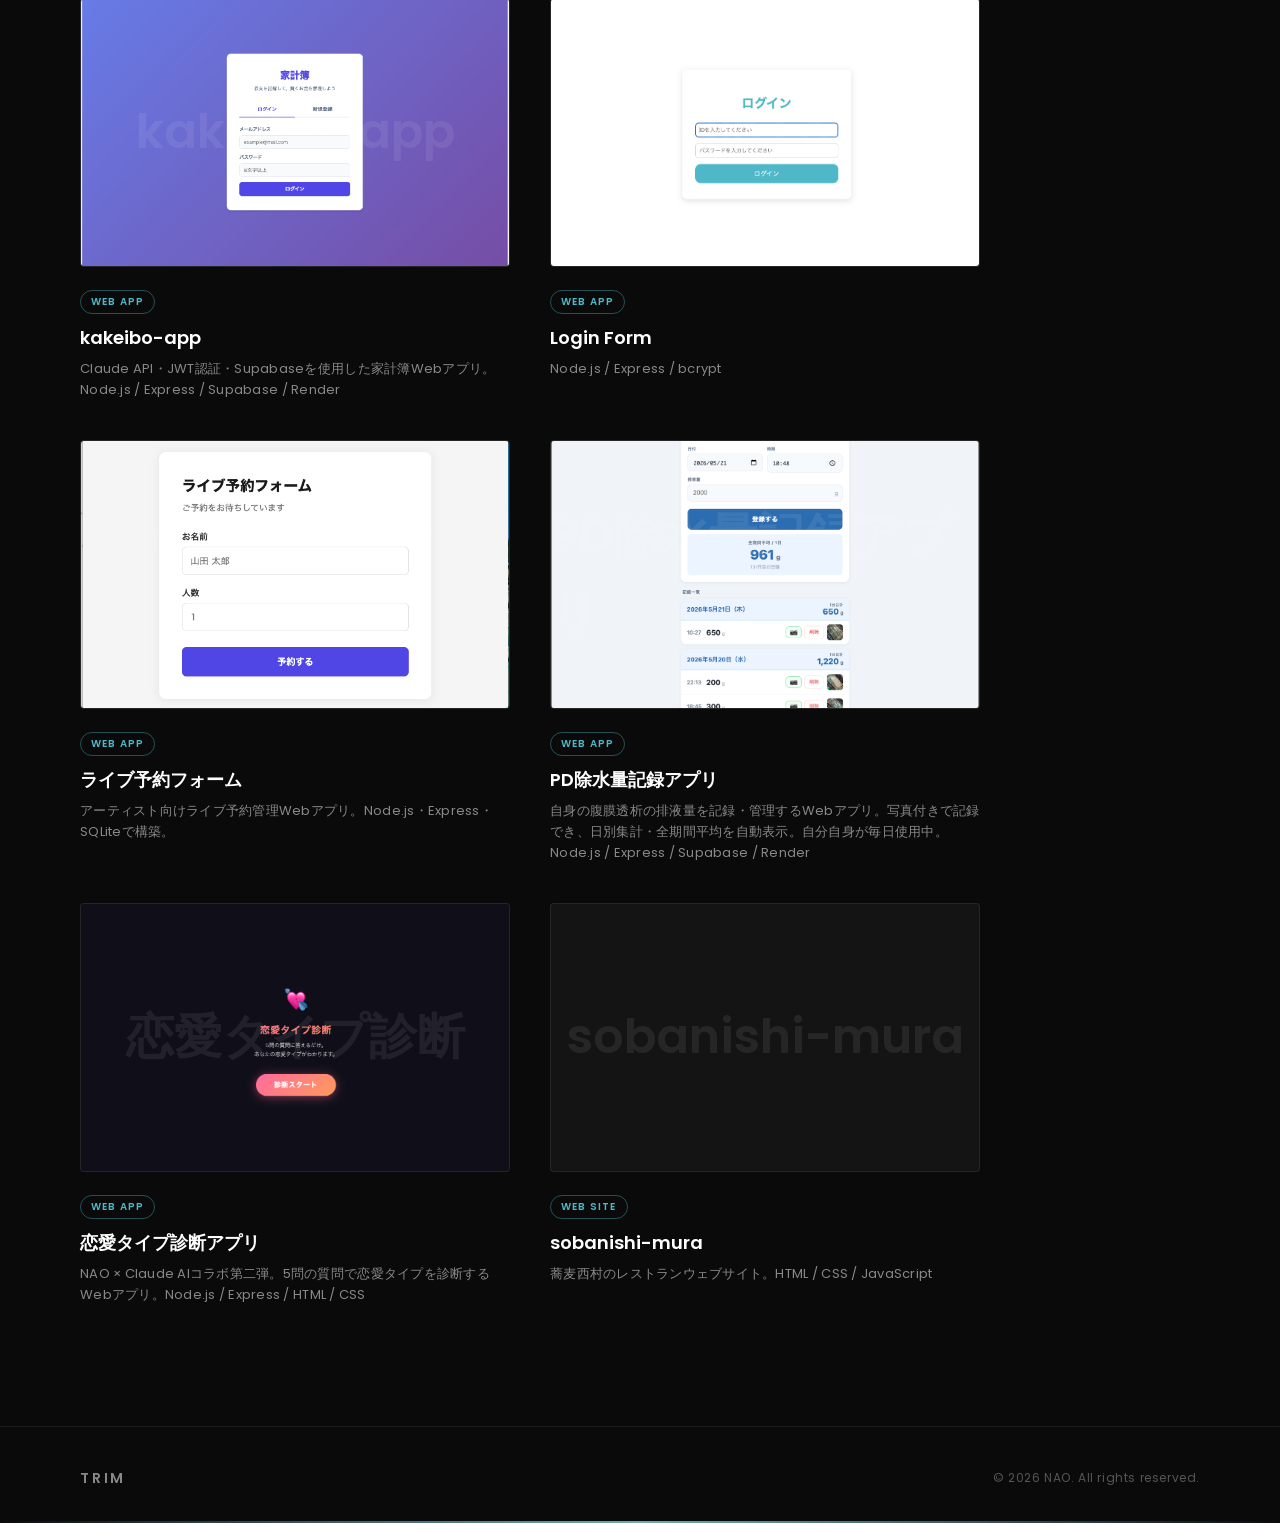
==== commit b0ce74c5: "Add sobanishi-mura to Works section Co-Authored-By: Claude Sonnet 4.6 <noreply@anthropic.com>" ====
--- a/index.html
+++ b/index.html
@@ -262,6 +262,21 @@
           </div>
         </article>
 
+        <article class="work-card">
+          <div class="work-card__thumb">
+            <img src="images/sobanishi-mura.png" alt="sobanishi-mura" onerror="this.style.display='none'">
+            <div class="work-card__thumb-placeholder">sobanishi-mura</div>
+            <div class="work-card__overlay">
+              <a href="https://naodesign2025.github.io/sobanishi-mura" target="_blank" rel="noopener noreferrer" class="work-card__link">View →</a>
+            </div>
+          </div>
+          <div class="work-card__body">
+            <span class="work-card__tag">Web Site</span>
+            <h3 class="work-card__title">sobanishi-mura</h3>
+            <p class="work-card__desc">蕎麦西村のレストランウェブサイト。HTML / CSS / JavaScript</p>
+          </div>
+        </article>
+
       </div>
     </div>
   </section>
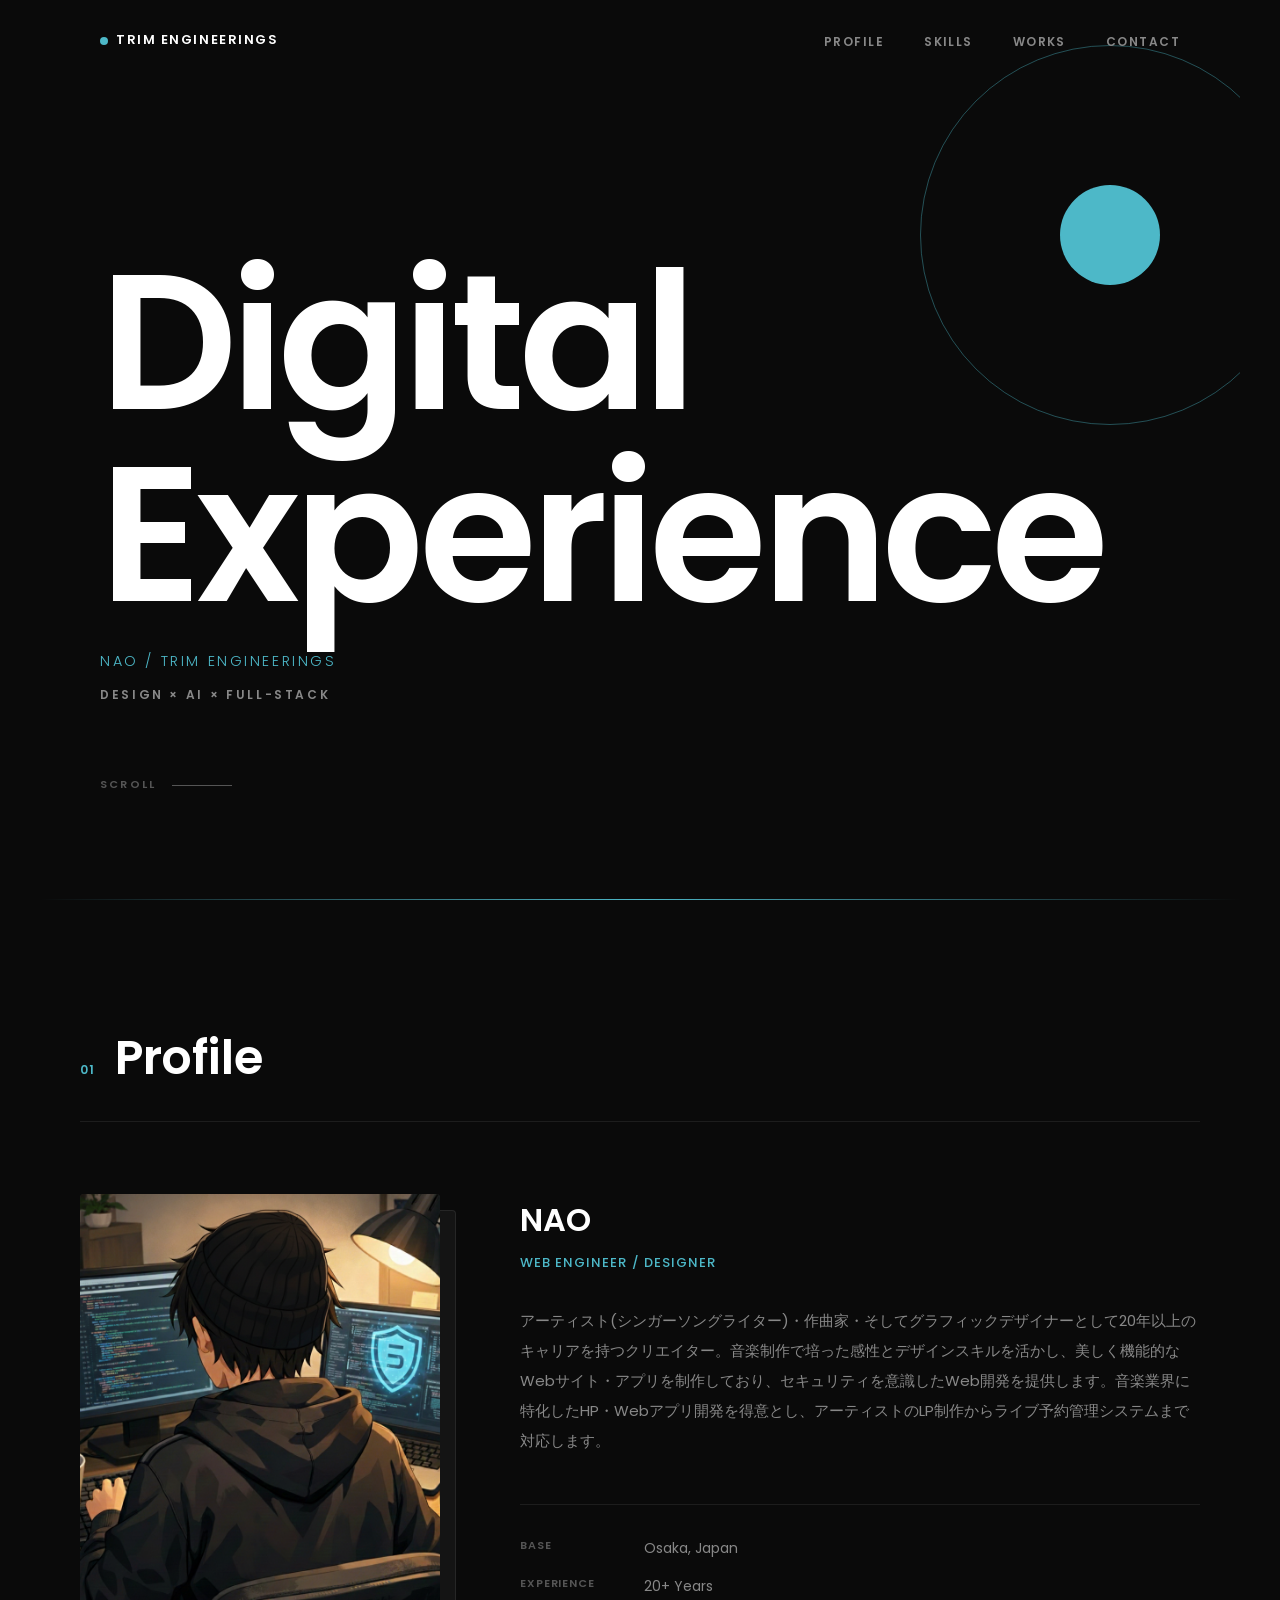
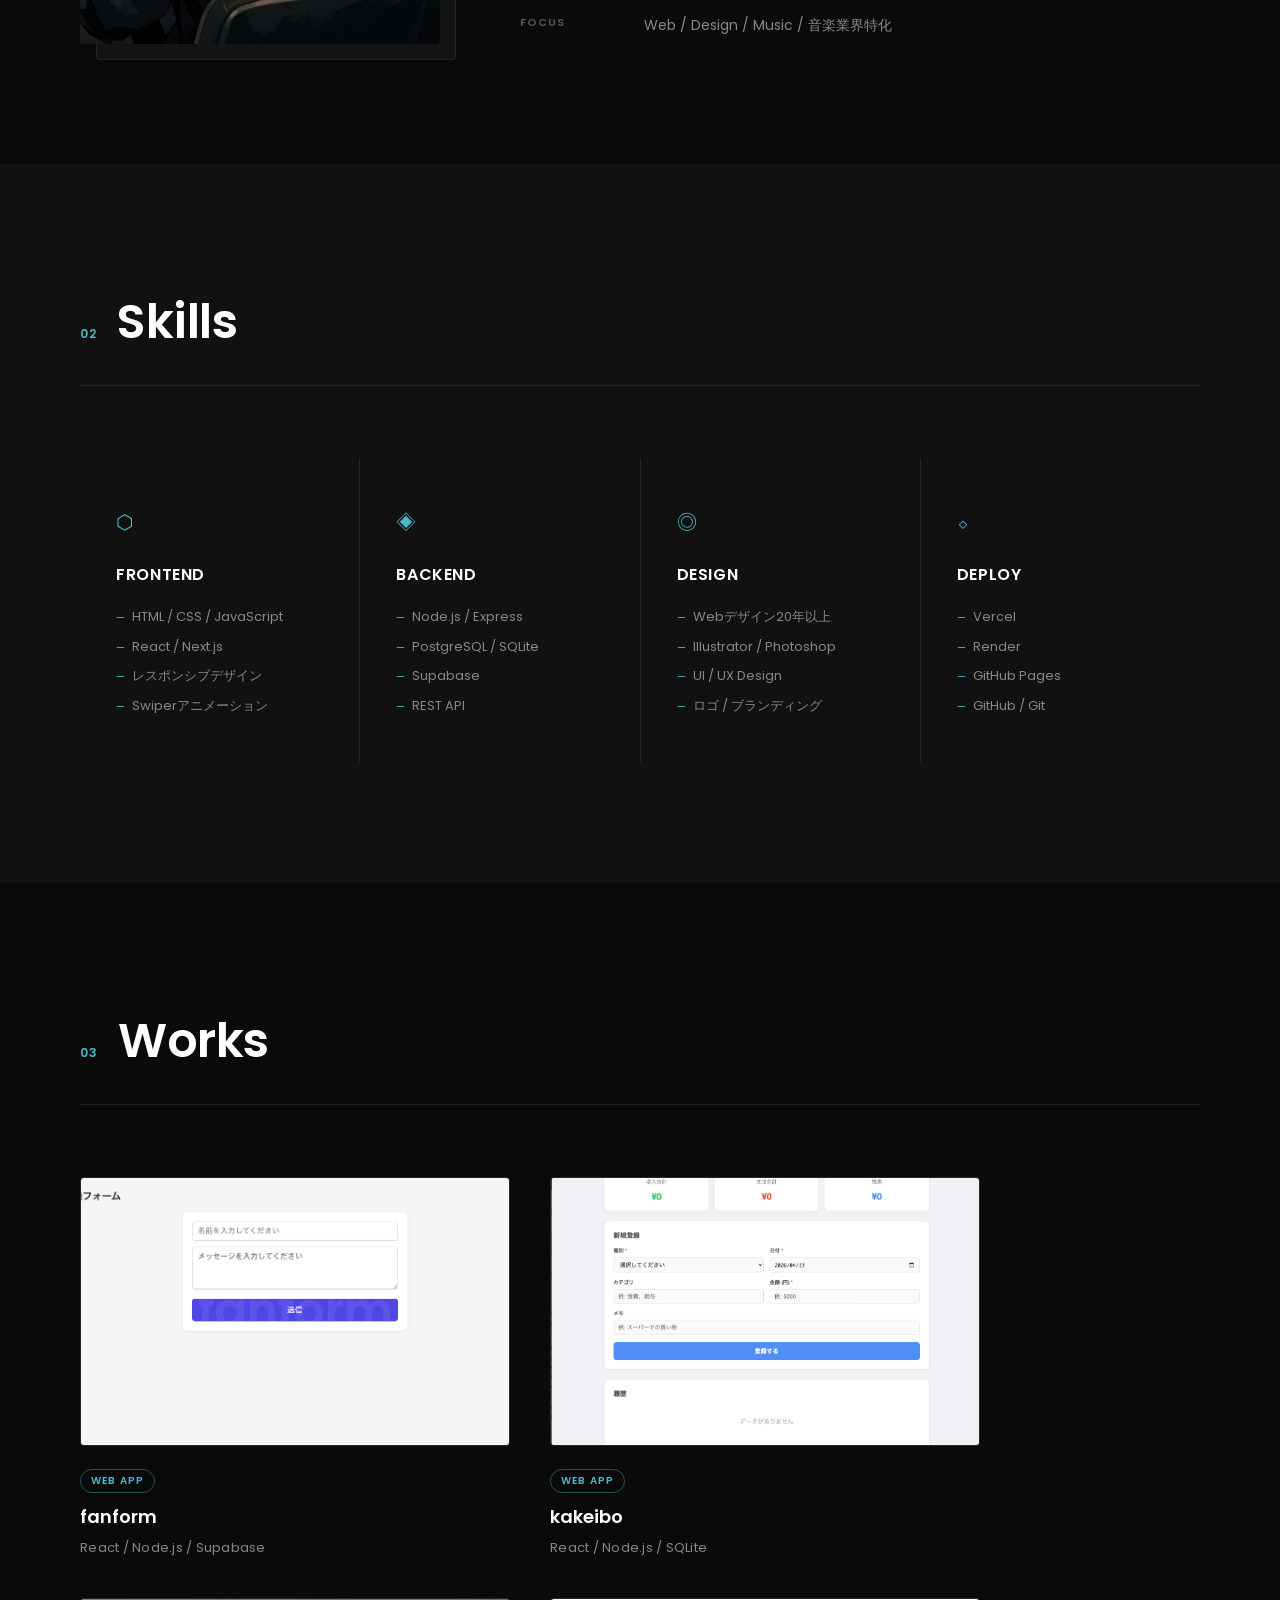
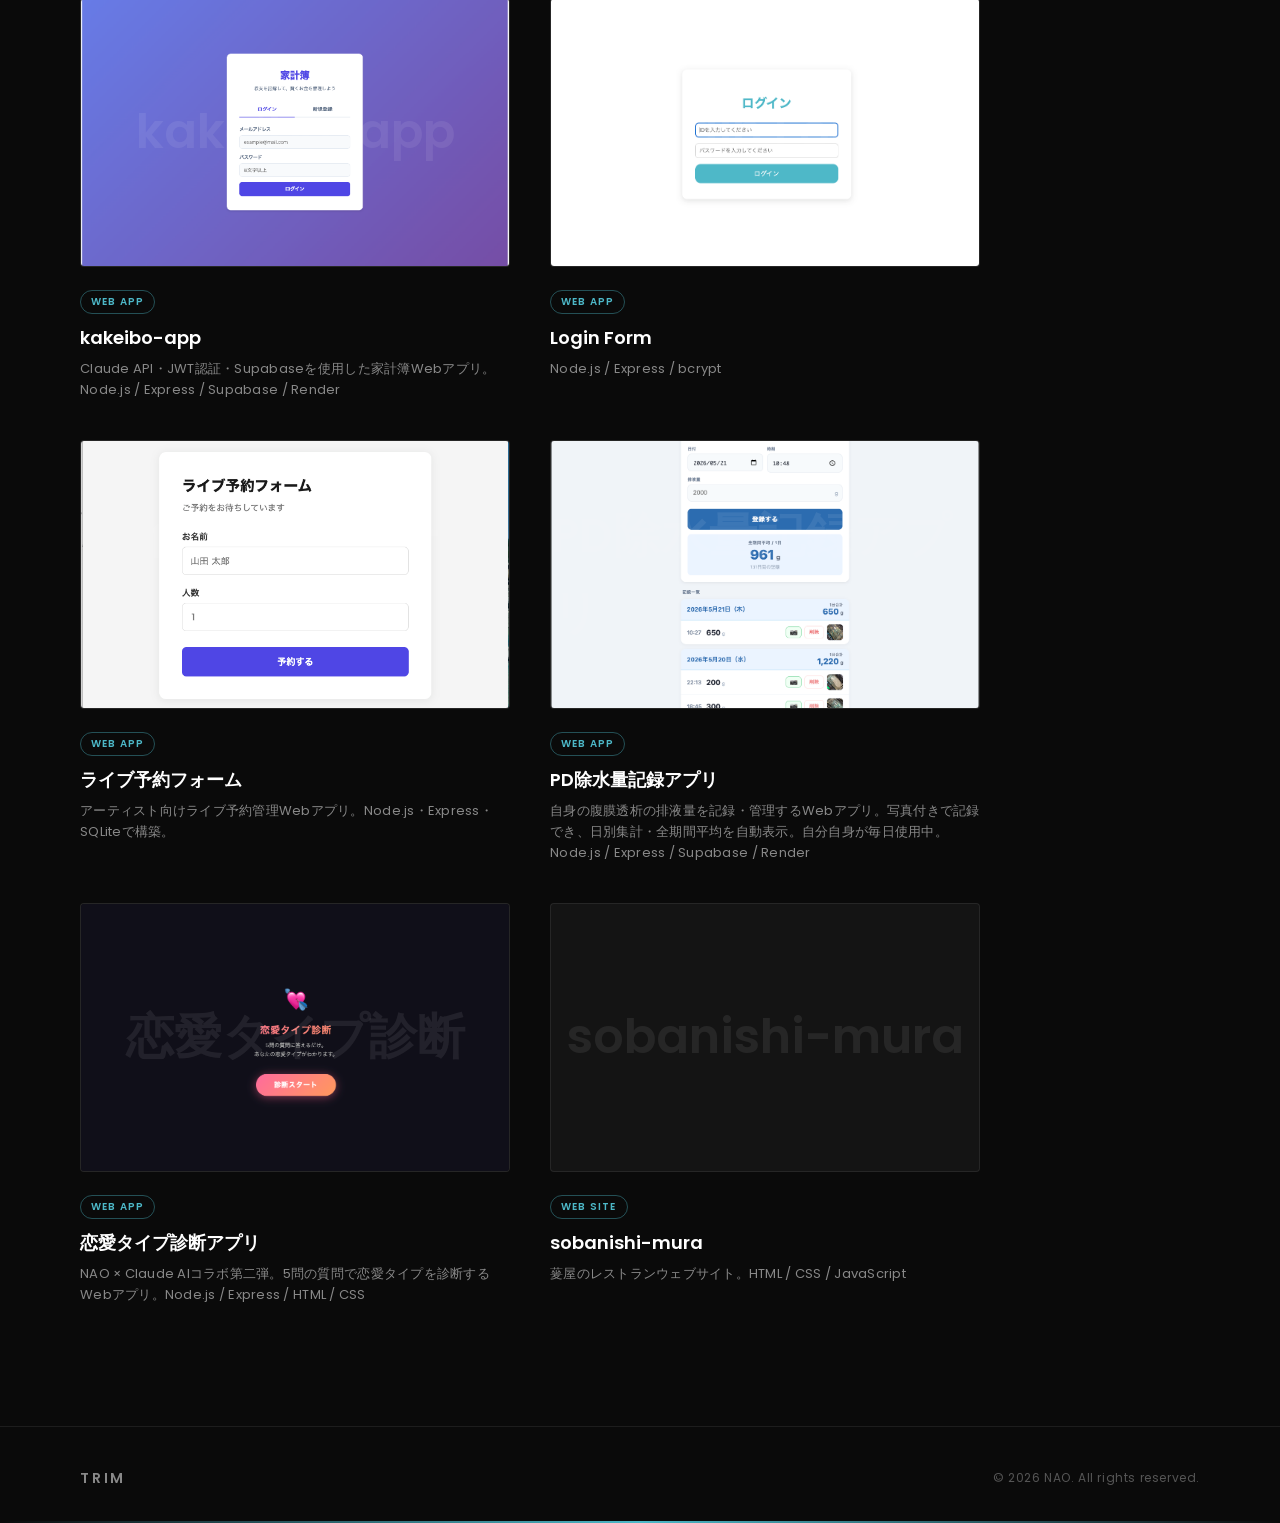
==== commit 0b5b3d56: "Fix sobanishi-mura description text Co-Authored-By: Claude Sonnet 4.6 <noreply@anthropic.com>" ====
--- a/index.html
+++ b/index.html
@@ -273,7 +273,7 @@
           <div class="work-card__body">
             <span class="work-card__tag">Web Site</span>
             <h3 class="work-card__title">sobanishi-mura</h3>
-            <p class="work-card__desc">蕎麦西村のレストランウェブサイト。HTML / CSS / JavaScript</p>
+            <p class="work-card__desc">蓌屋のレストランウェブサイト。HTML / CSS / JavaScript</p>
           </div>
         </article>
 
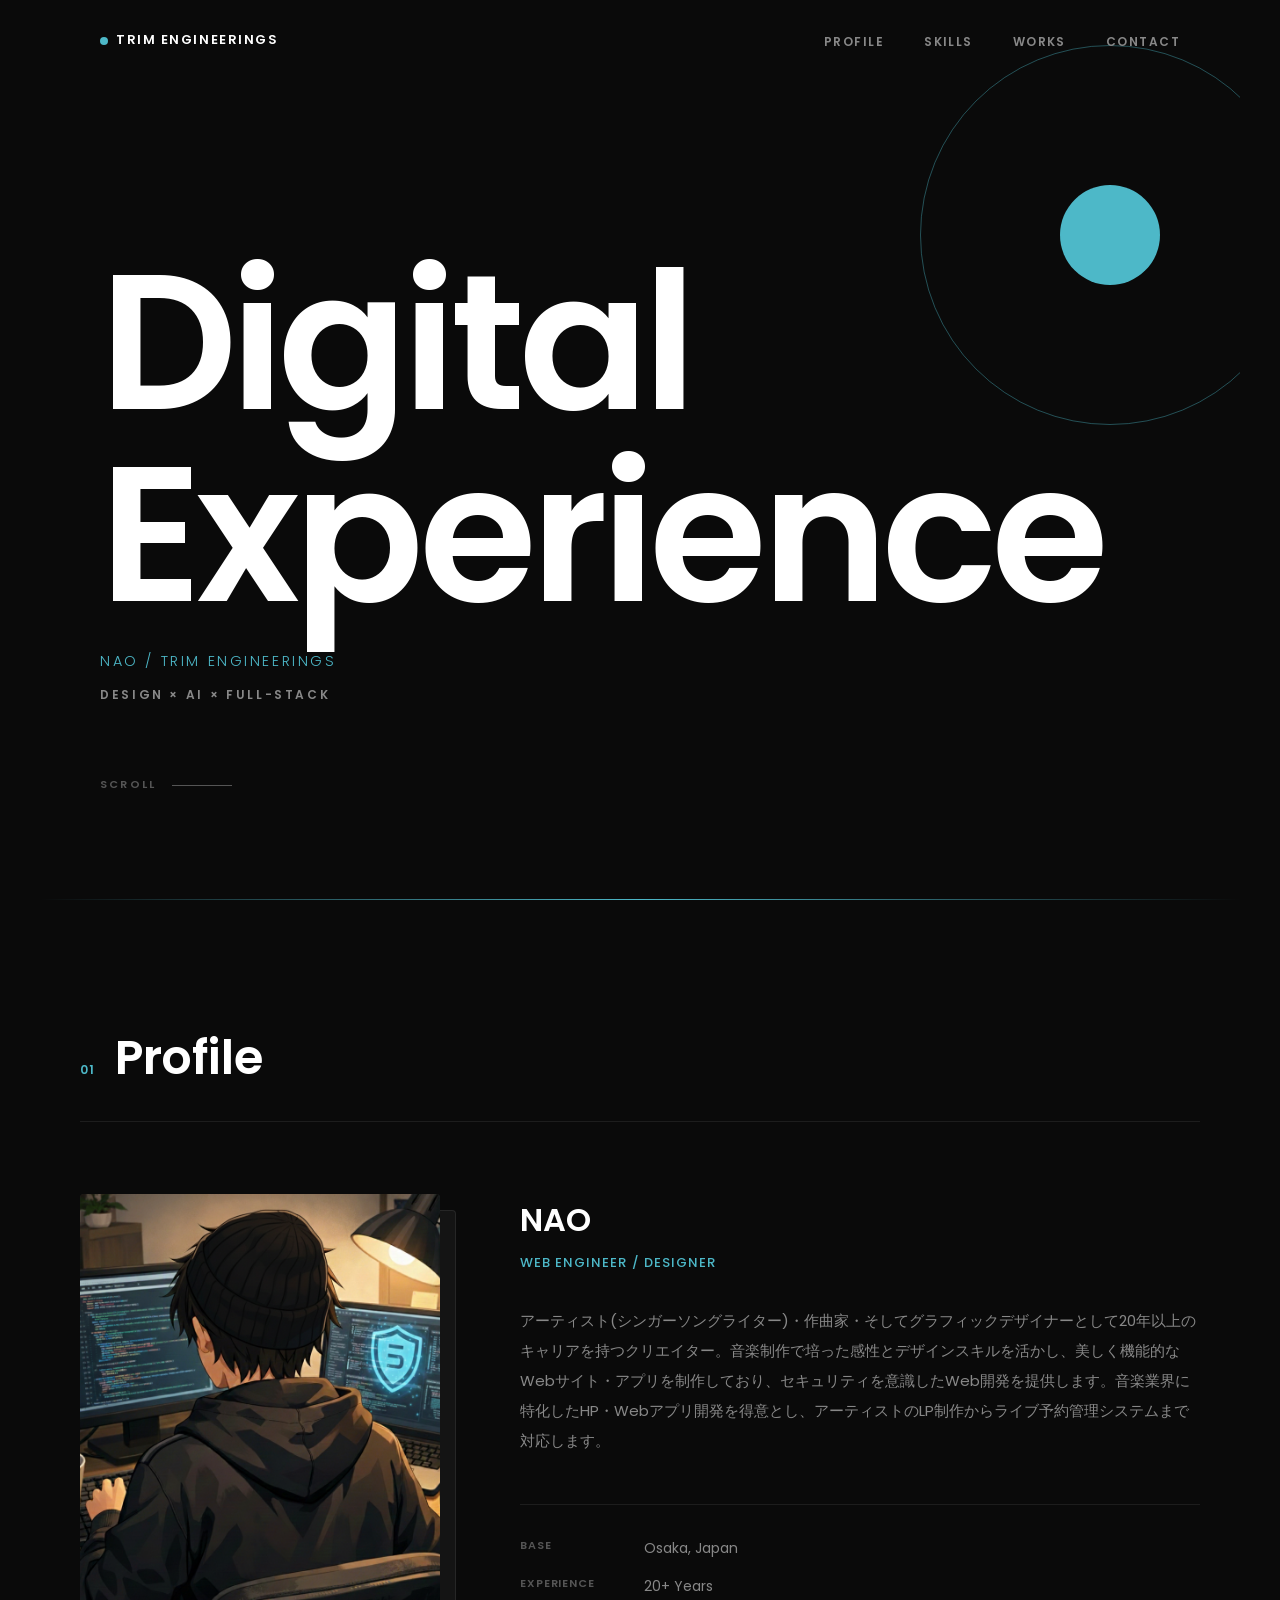
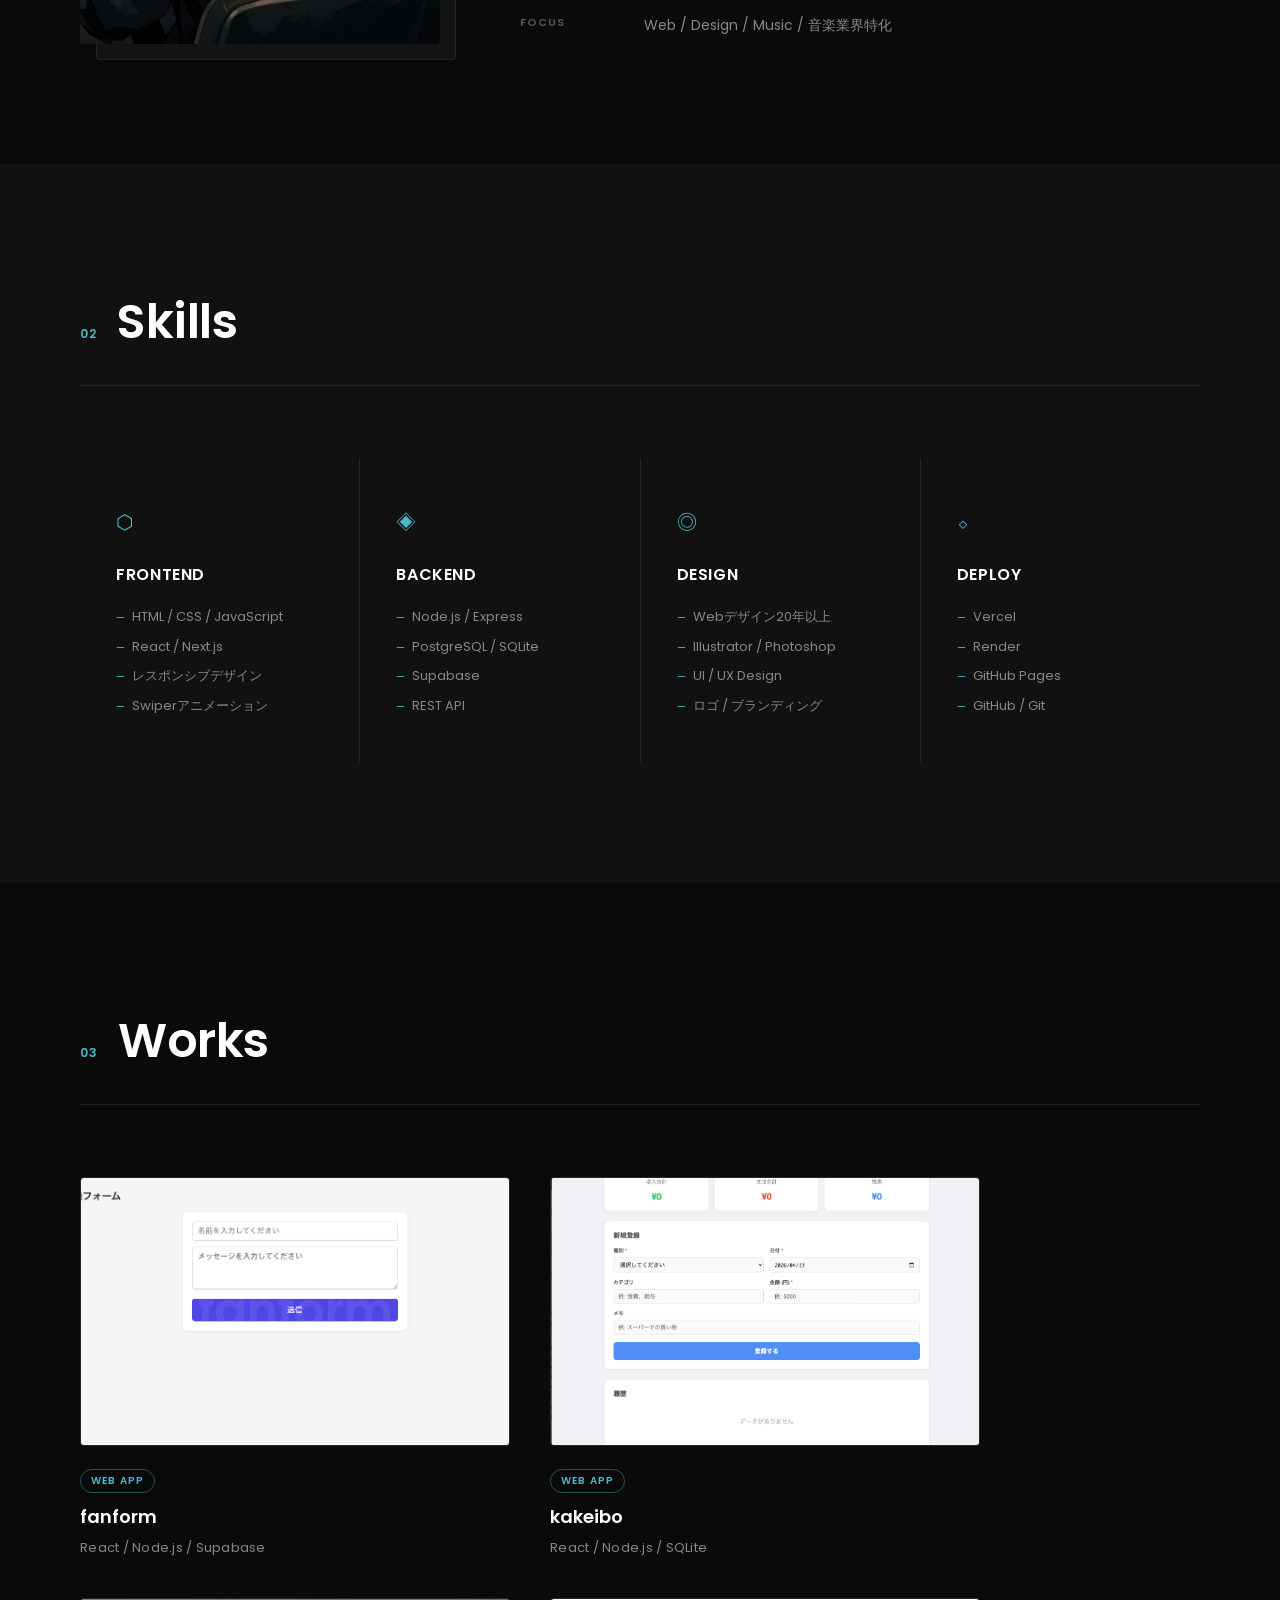
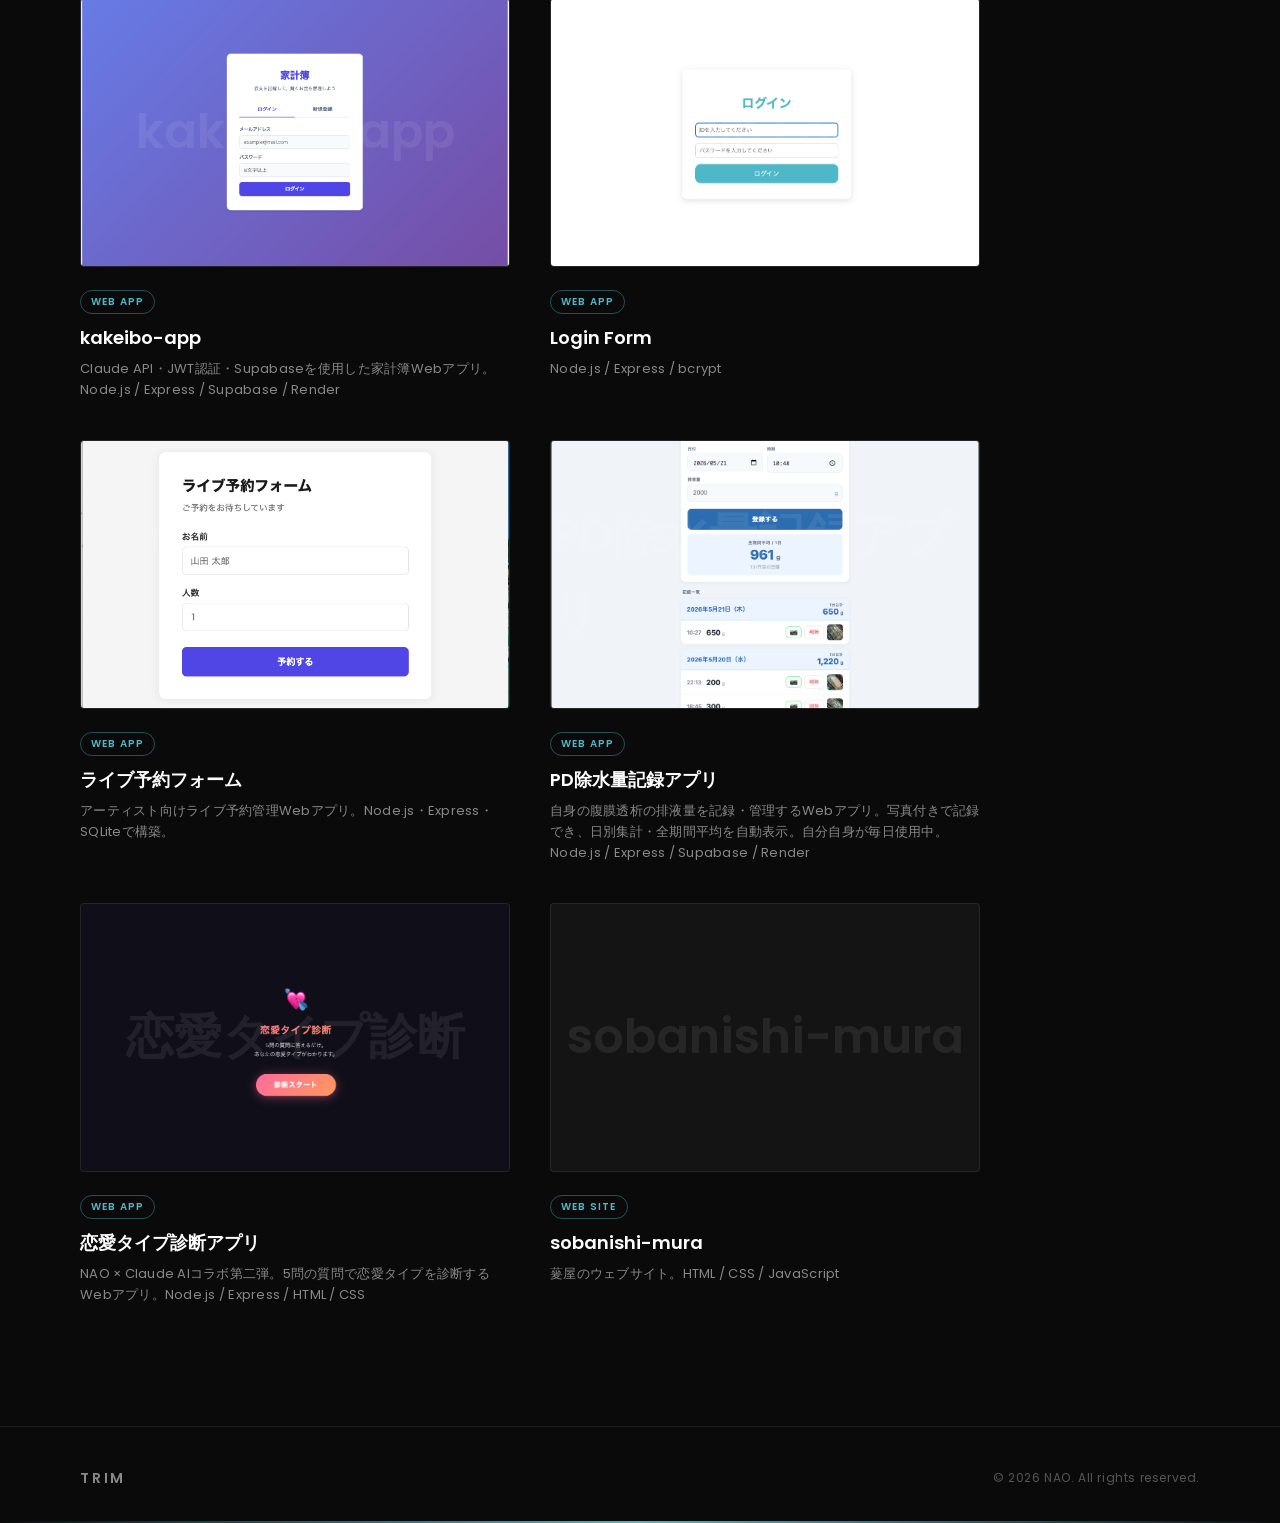
==== commit 339eb440: "Update sobanishi-mura description Co-Authored-By: Claude Sonnet 4.6 <noreply@anthropic.com>" ====
--- a/index.html
+++ b/index.html
@@ -273,7 +273,7 @@
           <div class="work-card__body">
             <span class="work-card__tag">Web Site</span>
             <h3 class="work-card__title">sobanishi-mura</h3>
-            <p class="work-card__desc">蓌屋のレストランウェブサイト。HTML / CSS / JavaScript</p>
+            <p class="work-card__desc">蓌屋のウェブサイト。HTML / CSS / JavaScript</p>
           </div>
         </article>
 
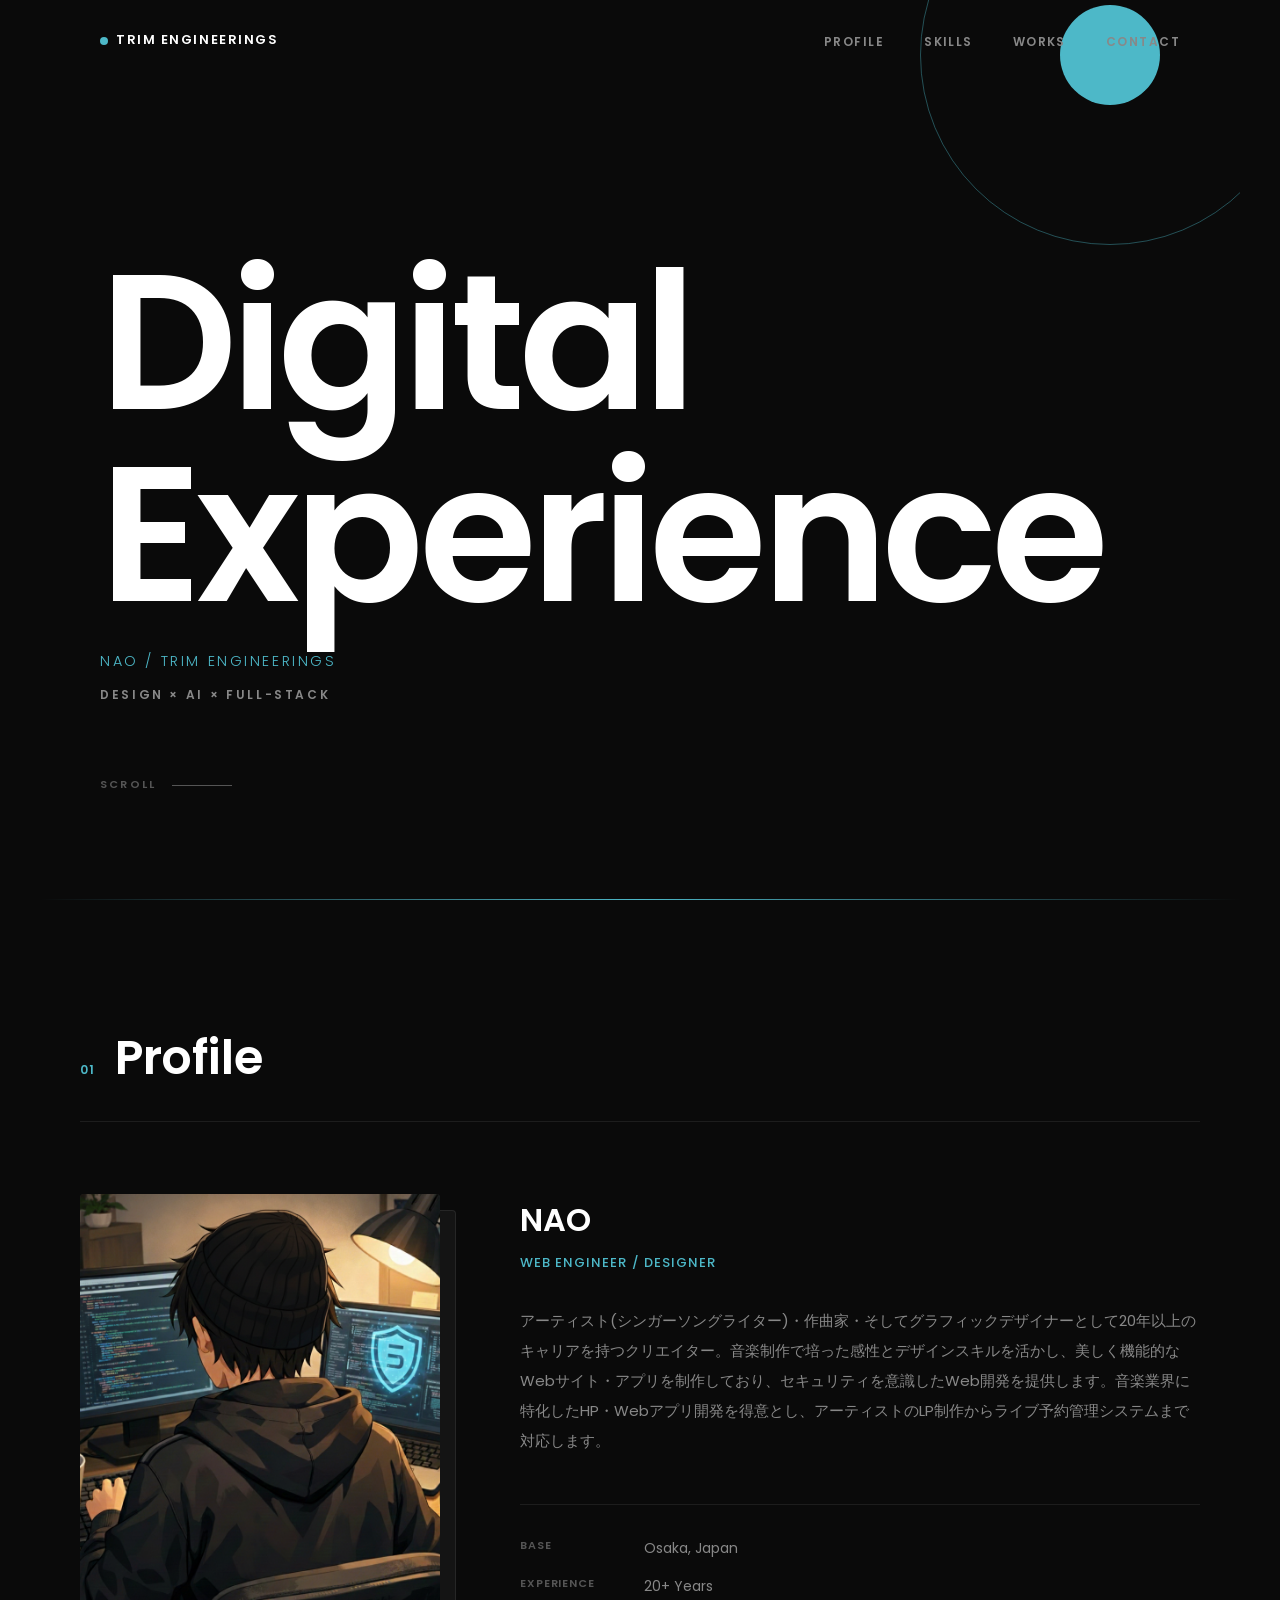
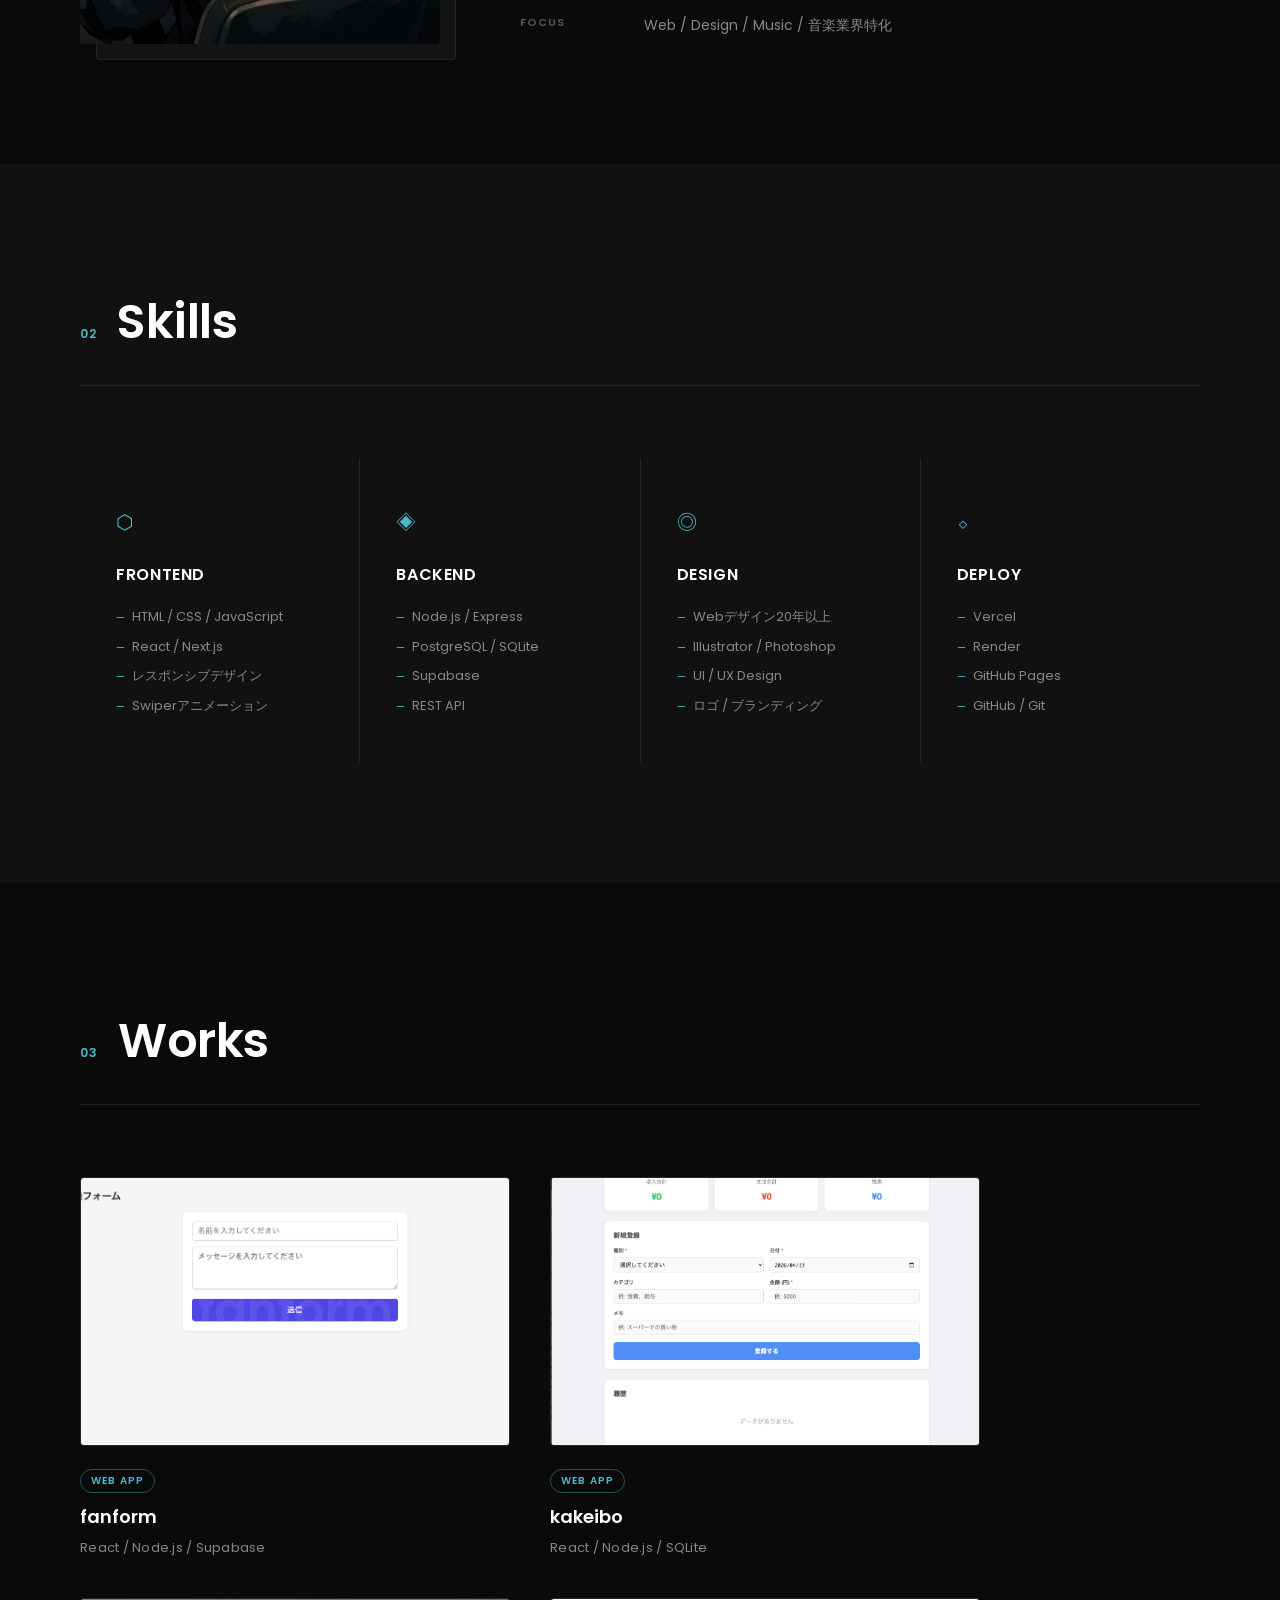
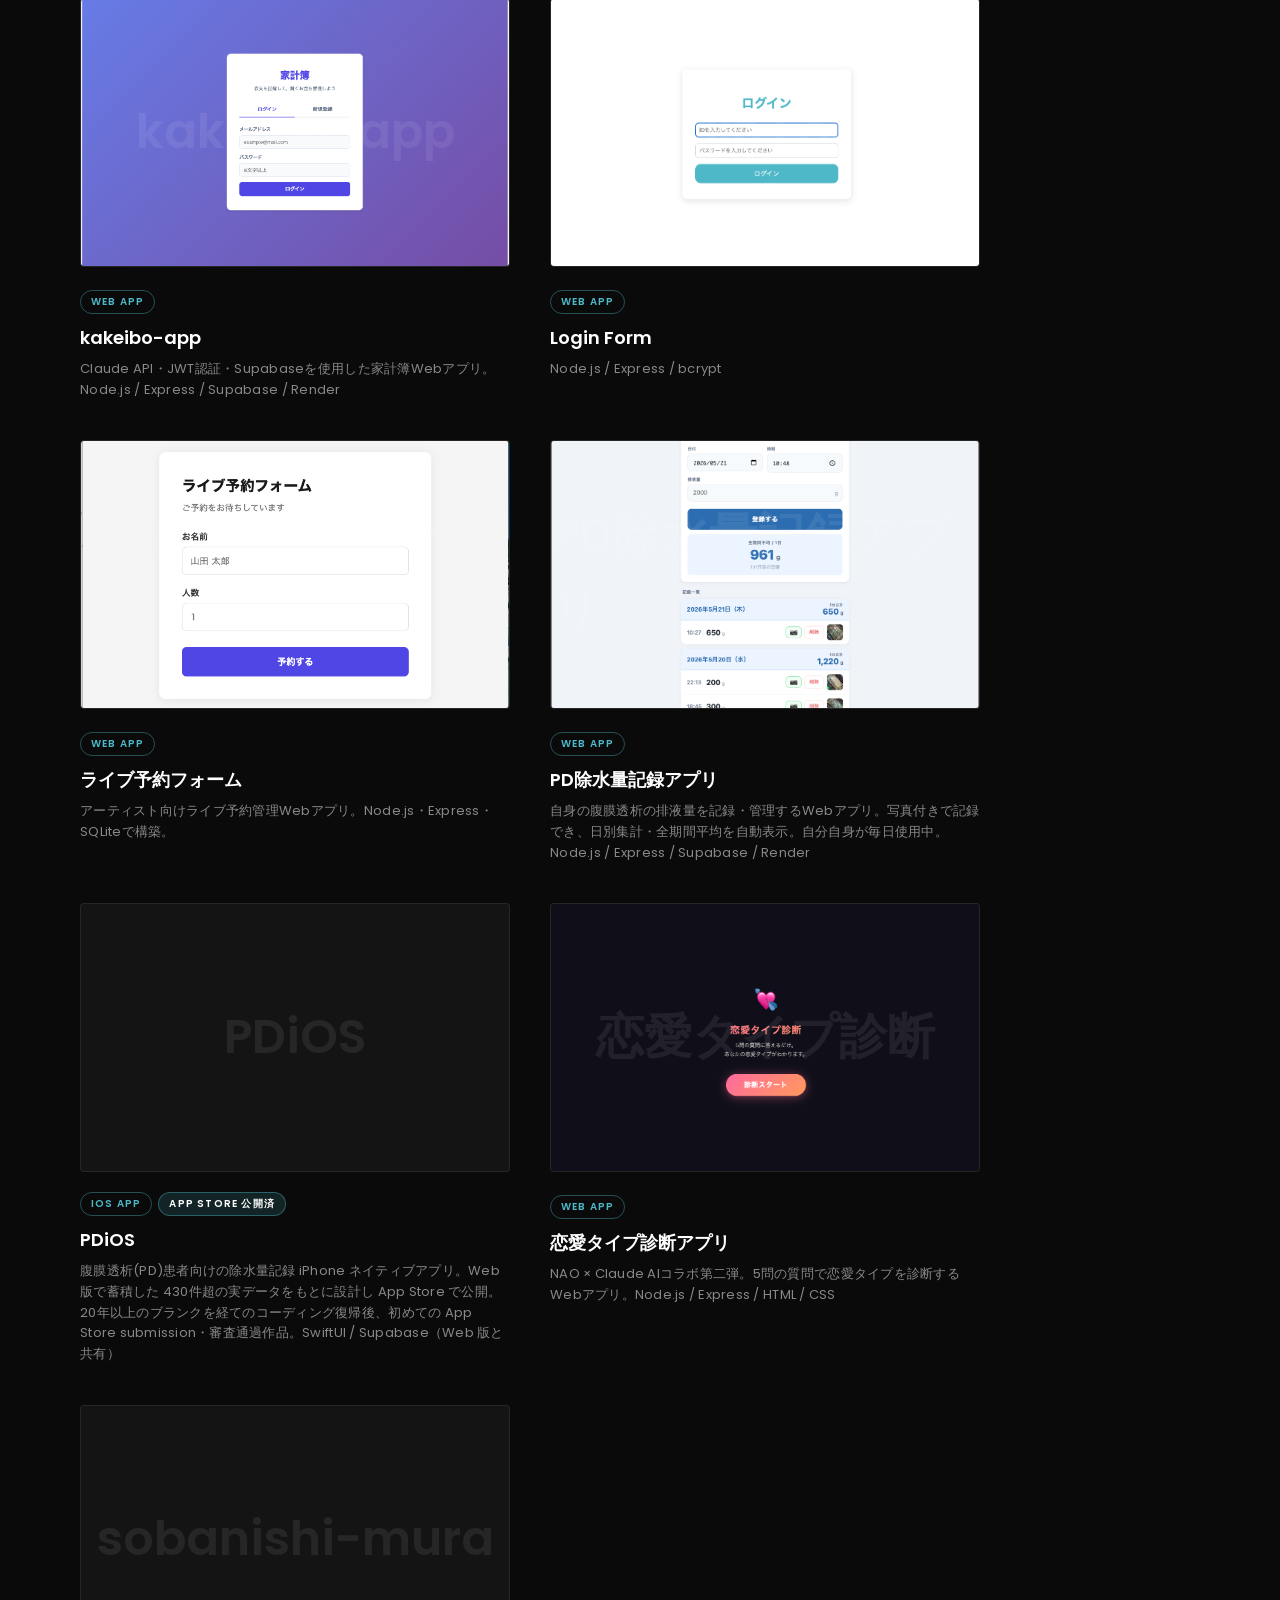
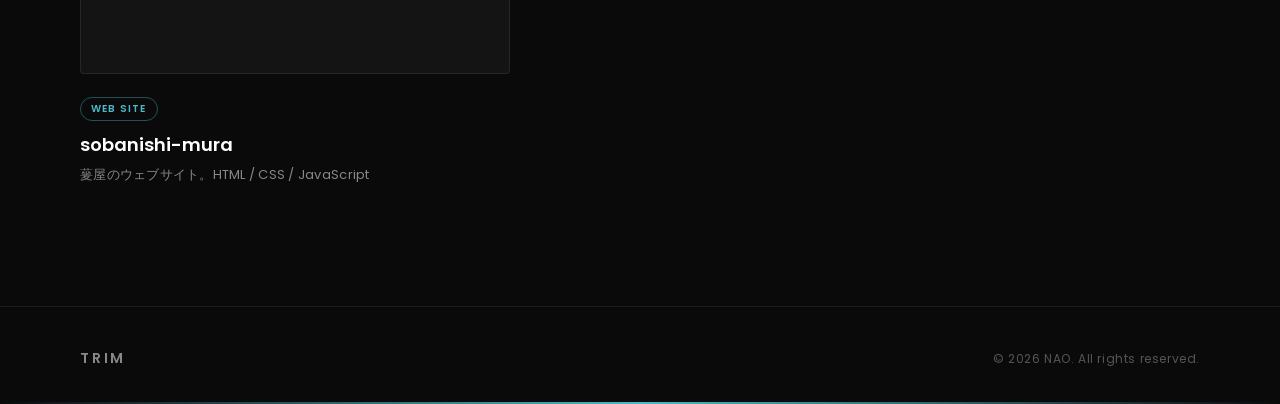
==== commit 41ac9c53: "PDiOSを作品に追加" ====
--- a/index.html
+++ b/index.html
@@ -249,6 +249,25 @@
 
         <article class="work-card">
           <div class="work-card__thumb">
+            <img src="images/pdios.png" alt="PDiOS" onerror="this.style.display='none'">
+            <div class="work-card__thumb-placeholder">PDiOS</div>
+            <div class="work-card__overlay">
+              <!-- App Store URL に差し替えてください -->
+              <a href="#" class="work-card__link" target="_blank" rel="noopener noreferrer">App Store →</a>
+            </div>
+          </div>
+          <div class="work-card__body">
+            <div class="work-card__tags">
+              <span class="work-card__tag">iOS App</span>
+              <span class="work-card__tag work-card__tag--appstore">App Store 公開済</span>
+            </div>
+            <h3 class="work-card__title">PDiOS</h3>
+            <p class="work-card__desc">腹膜透析(PD)患者向けの除水量記録 iPhone ネイティブアプリ。Web 版で蓄積した 430件超の実データをもとに設計し App Store で公開。20年以上のブランクを経てのコーディング復帰後、初めての App Store submission・審査通過作品。SwiftUI / Supabase（Web 版と共有）</p>
+          </div>
+        </article>
+
+        <article class="work-card">
+          <div class="work-card__thumb">
             <img src="images/lovetype.png" alt="恋愛タイプ診断アプリ" onerror="this.style.display='none'">
             <div class="work-card__thumb-placeholder">恋愛タイプ診断</div>
             <div class="work-card__overlay">
--- a/style.css
+++ b/style.css
@@ -308,7 +308,7 @@
 .hero__deco {
   position: absolute;
   right: -5%;
-  top: 5%;
+  top: -15%;
   pointer-events: none;
   opacity: 0;
   animation: fadeIn 1.4s ease 0.8s forwards;
@@ -631,6 +631,17 @@
   border-color: var(--accent);
 }
 
+.work-card__tags {
+  display: flex;
+  gap: 6px;
+  flex-wrap: wrap;
+  margin-bottom: 10px;
+}
+
+.work-card__tags .work-card__tag {
+  margin-bottom: 0;
+}
+
 .work-card__tag {
   display: inline-block;
   font-family: var(--font-main);
@@ -645,6 +656,12 @@
   margin-bottom: 10px;
 }
 
+.work-card__tag--appstore {
+  color: #fff;
+  background: rgba(77, 184, 200, 0.15);
+  border-color: rgba(77, 184, 200, 0.4);
+}
+
 .work-card__title {
   font-family: var(--font-main);
   font-size: 1.125rem;
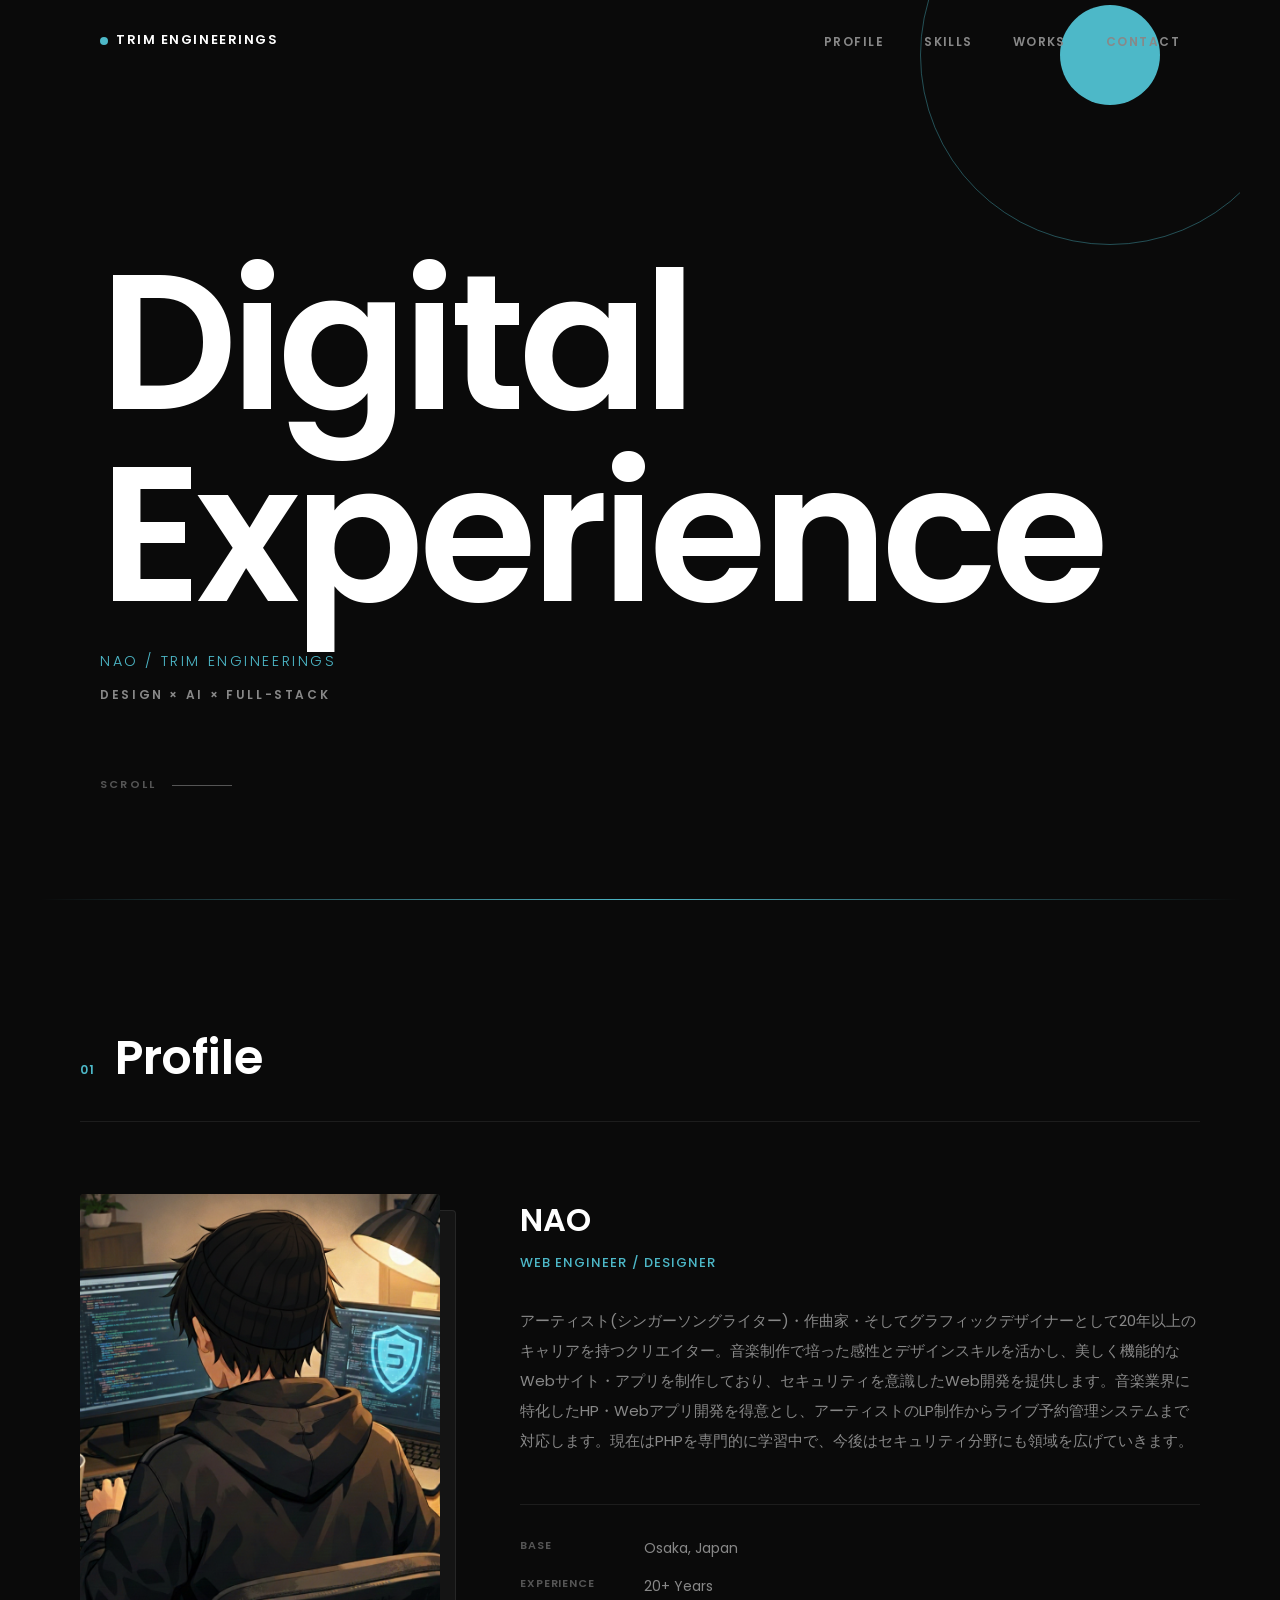
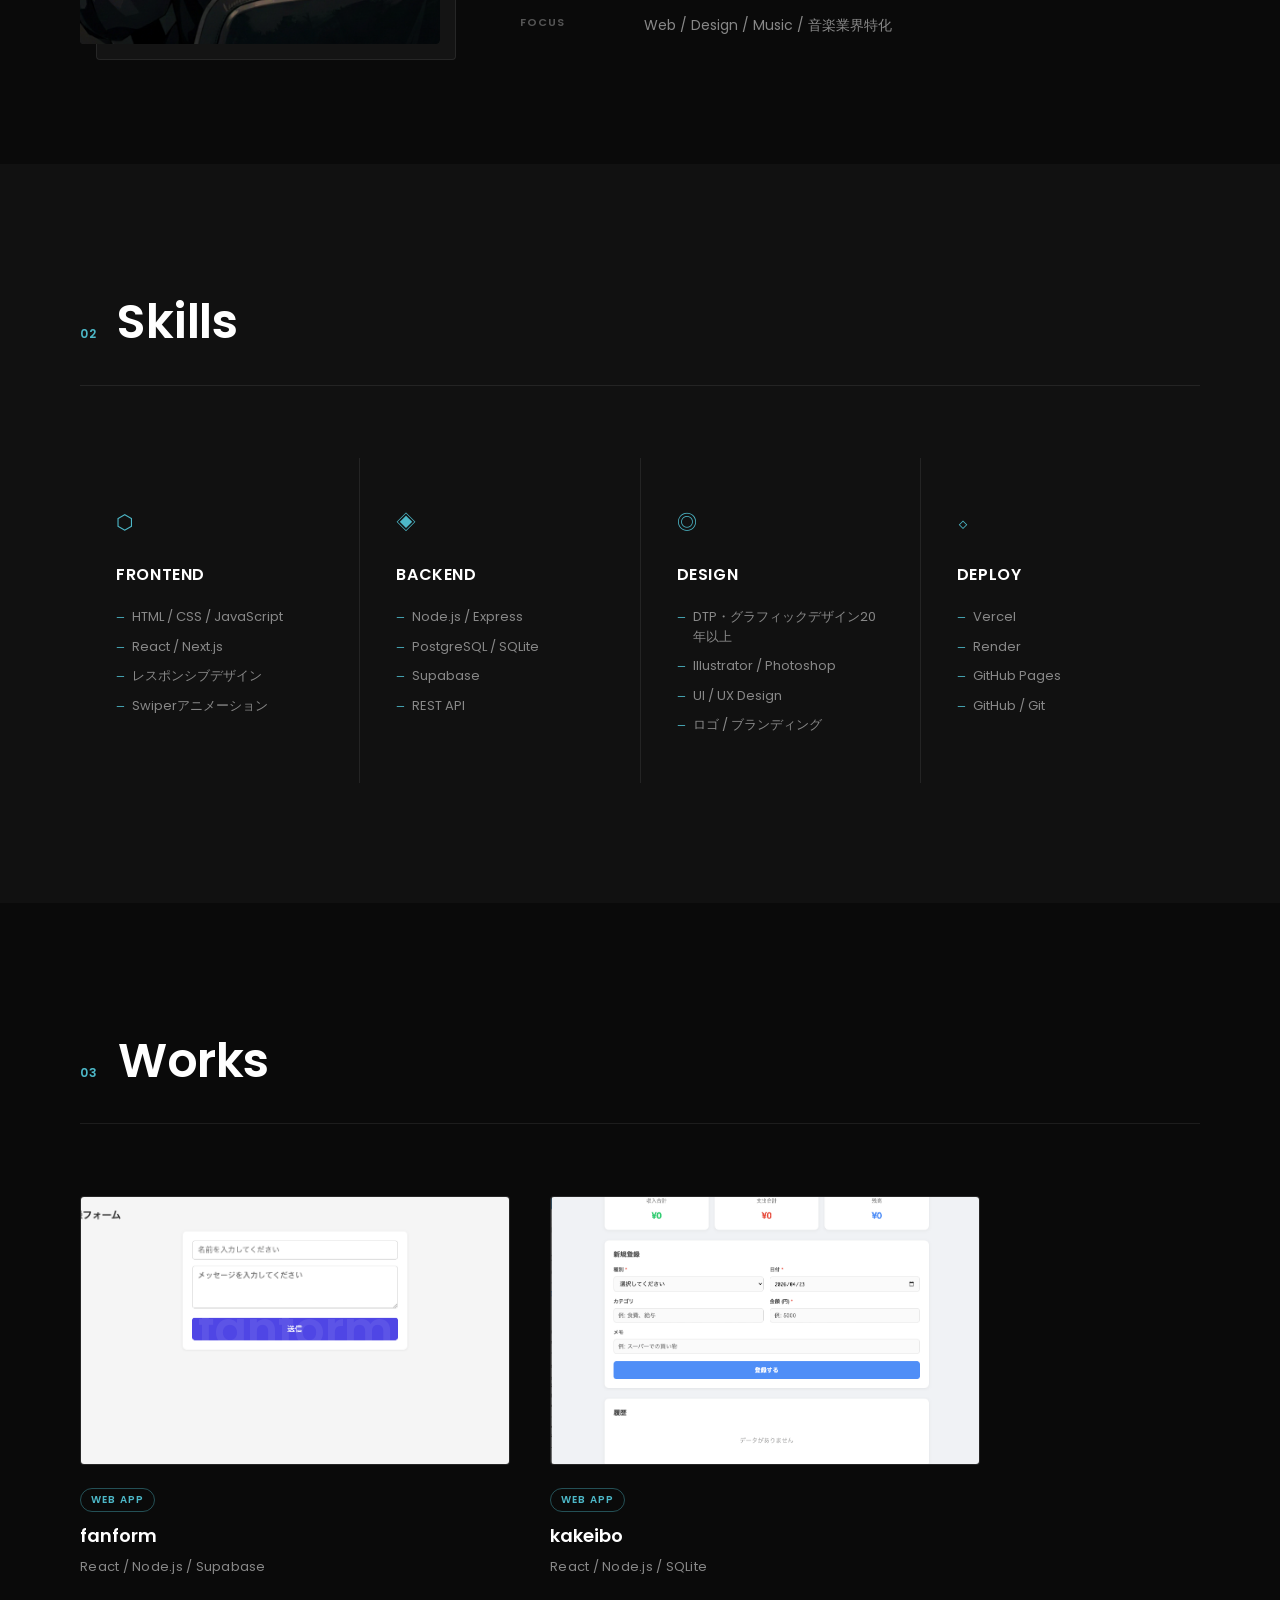
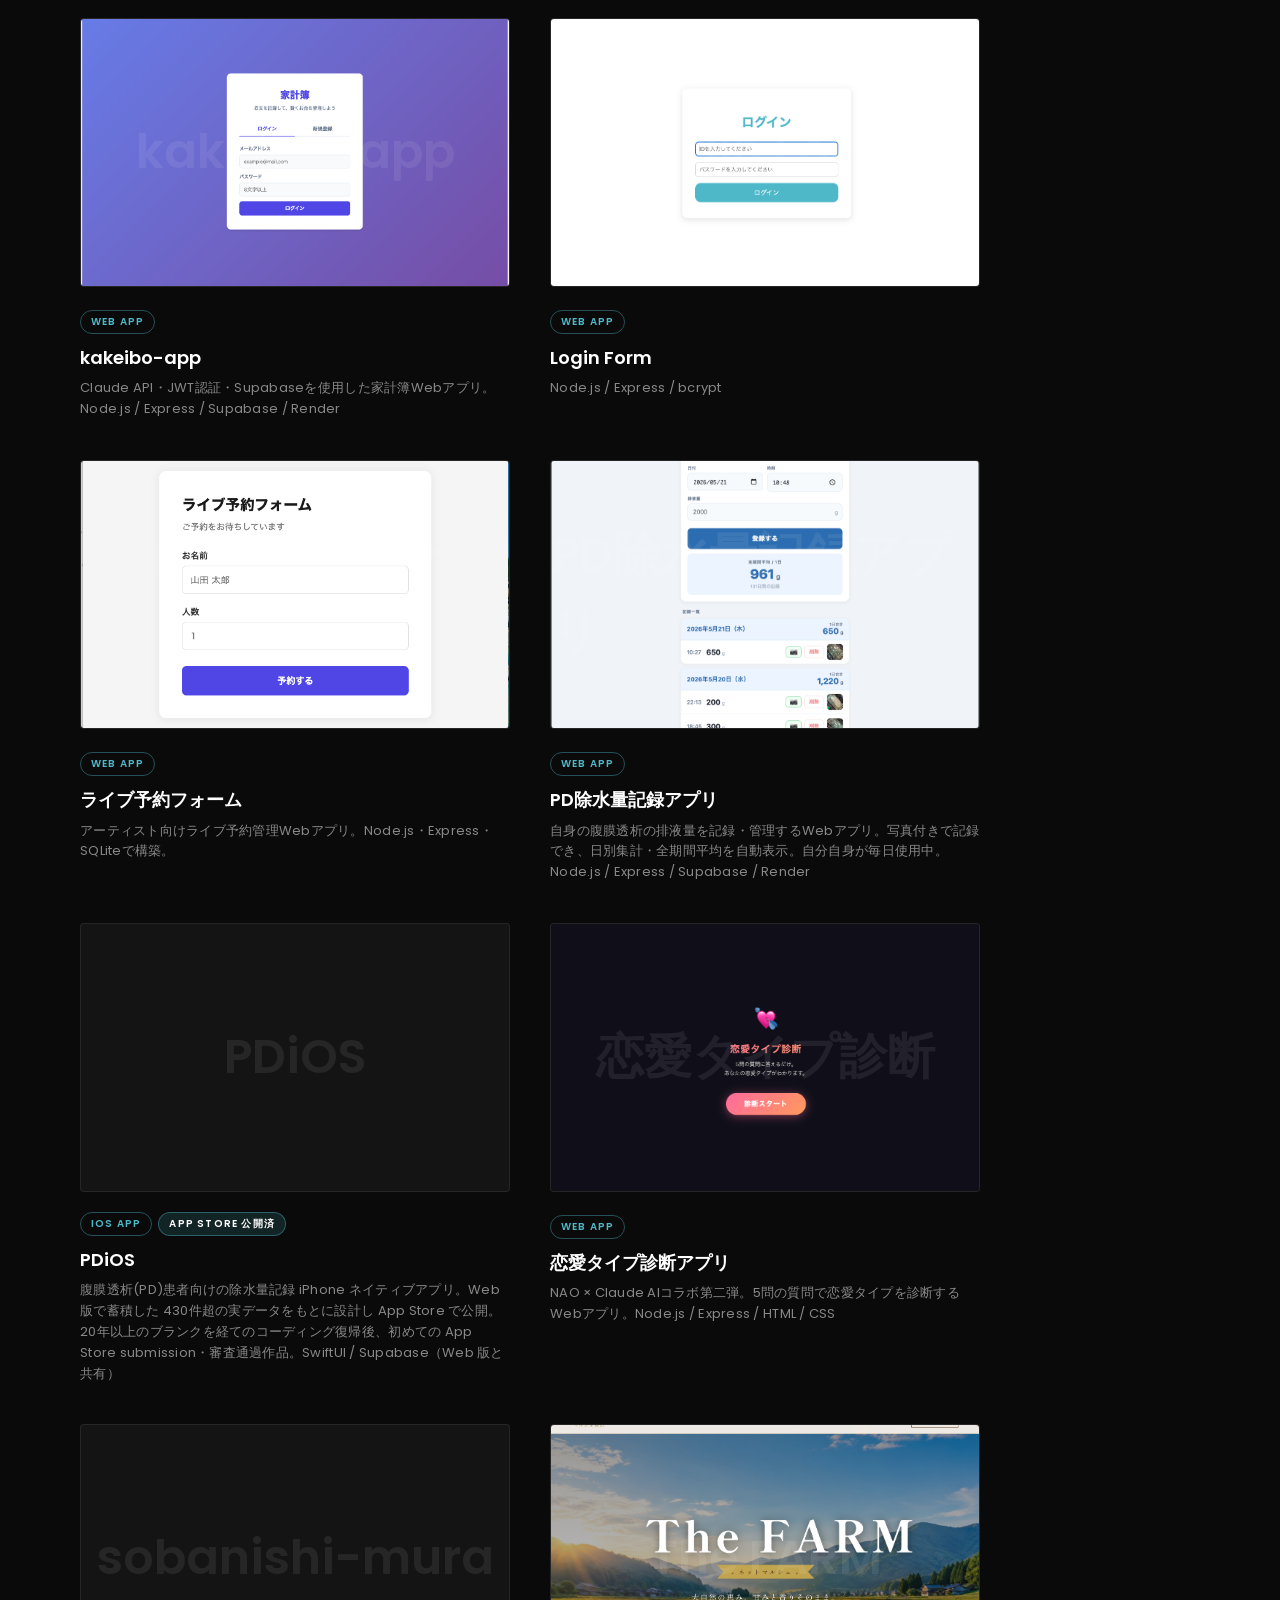
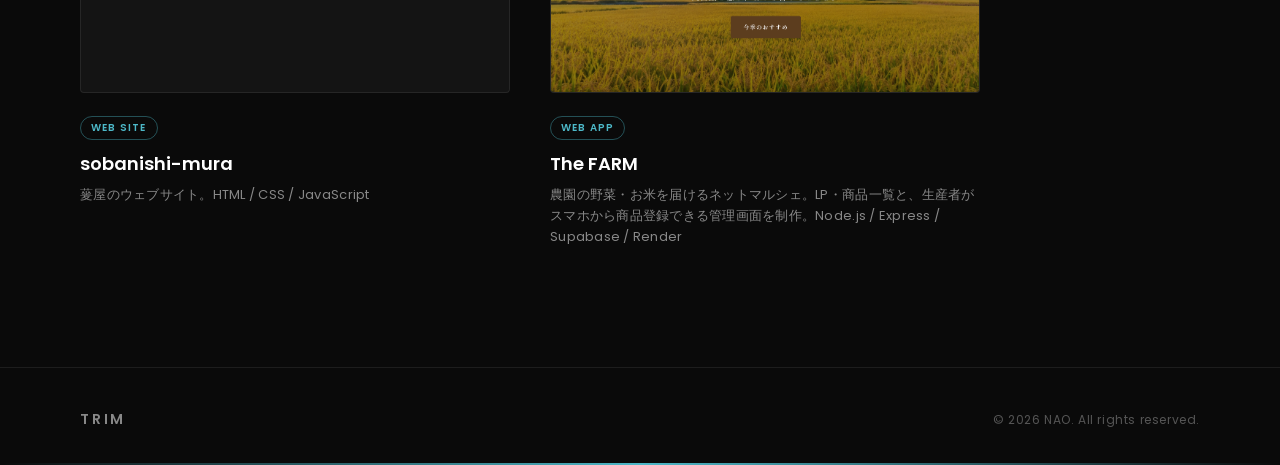
==== commit e0017428: "The FARMを作品に追加、プロフィール更新" ====
--- a/index.html
+++ b/index.html
@@ -80,7 +80,7 @@
           <h3 class="profile__name">NAO</h3>
           <p class="profile__role">Web Engineer / Designer</p>
           <p class="profile__bio">
-        アーティスト(シンガーソングライター)・作曲家・そしてグラフィックデザイナーとして20年以上のキャリアを持つクリエイター。音楽制作で培った感性とデザインスキルを活かし、美しく機能的なWebサイト・アプリを制作しており、セキュリティを意識したWeb開発を提供します。音楽業界に特化したHP・Webアプリ開発を得意とし、アーティストのLP制作からライブ予約管理システムまで対応します。
+        アーティスト(シンガーソングライター)・作曲家・そしてグラフィックデザイナーとして20年以上のキャリアを持つクリエイター。音楽制作で培った感性とデザインスキルを活かし、美しく機能的なWebサイト・アプリを制作しており、セキュリティを意識したWeb開発を提供します。音楽業界に特化したHP・Webアプリ開発を得意とし、アーティストのLP制作からライブ予約管理システムまで対応します。現在はPHPを専門的に学習中で、今後はセキュリティ分野にも領域を広げていきます。
           </p>
           <ul class="profile__meta">
             <li><span>Base</span>Osaka, Japan</li>
@@ -127,7 +127,7 @@
           <div class="skill-card__icon">◎</div>
           <h3 class="skill-card__title">Design</h3>
           <ul class="skill-card__list">
-            <li>Webデザイン20年以上</li>
+            <li>DTP・グラフィックデザイン20年以上</li>
             <li>Illustrator / Photoshop</li>
             <li>UI / UX Design</li>
             <li>ロゴ / ブランディング</li>
@@ -296,6 +296,21 @@
           </div>
         </article>
 
+        <article class="work-card">
+          <div class="work-card__thumb">
+            <img src="images/the-farm.png" alt="The FARM" onerror="this.style.display='none'">
+            <div class="work-card__thumb-placeholder">The FARM</div>
+            <div class="work-card__overlay">
+              <a href="https://the-farm-app.onrender.com" target="_blank" rel="noopener noreferrer" class="work-card__link">View →</a>
+            </div>
+          </div>
+          <div class="work-card__body">
+            <span class="work-card__tag">Web App</span>
+            <h3 class="work-card__title">The FARM</h3>
+            <p class="work-card__desc">農園の野菜・お米を届けるネットマルシェ。LP・商品一覧と、生産者がスマホから商品登録できる管理画面を制作。Node.js / Express / Supabase / Render</p>
+          </div>
+        </article>
+
       </div>
     </div>
   </section>
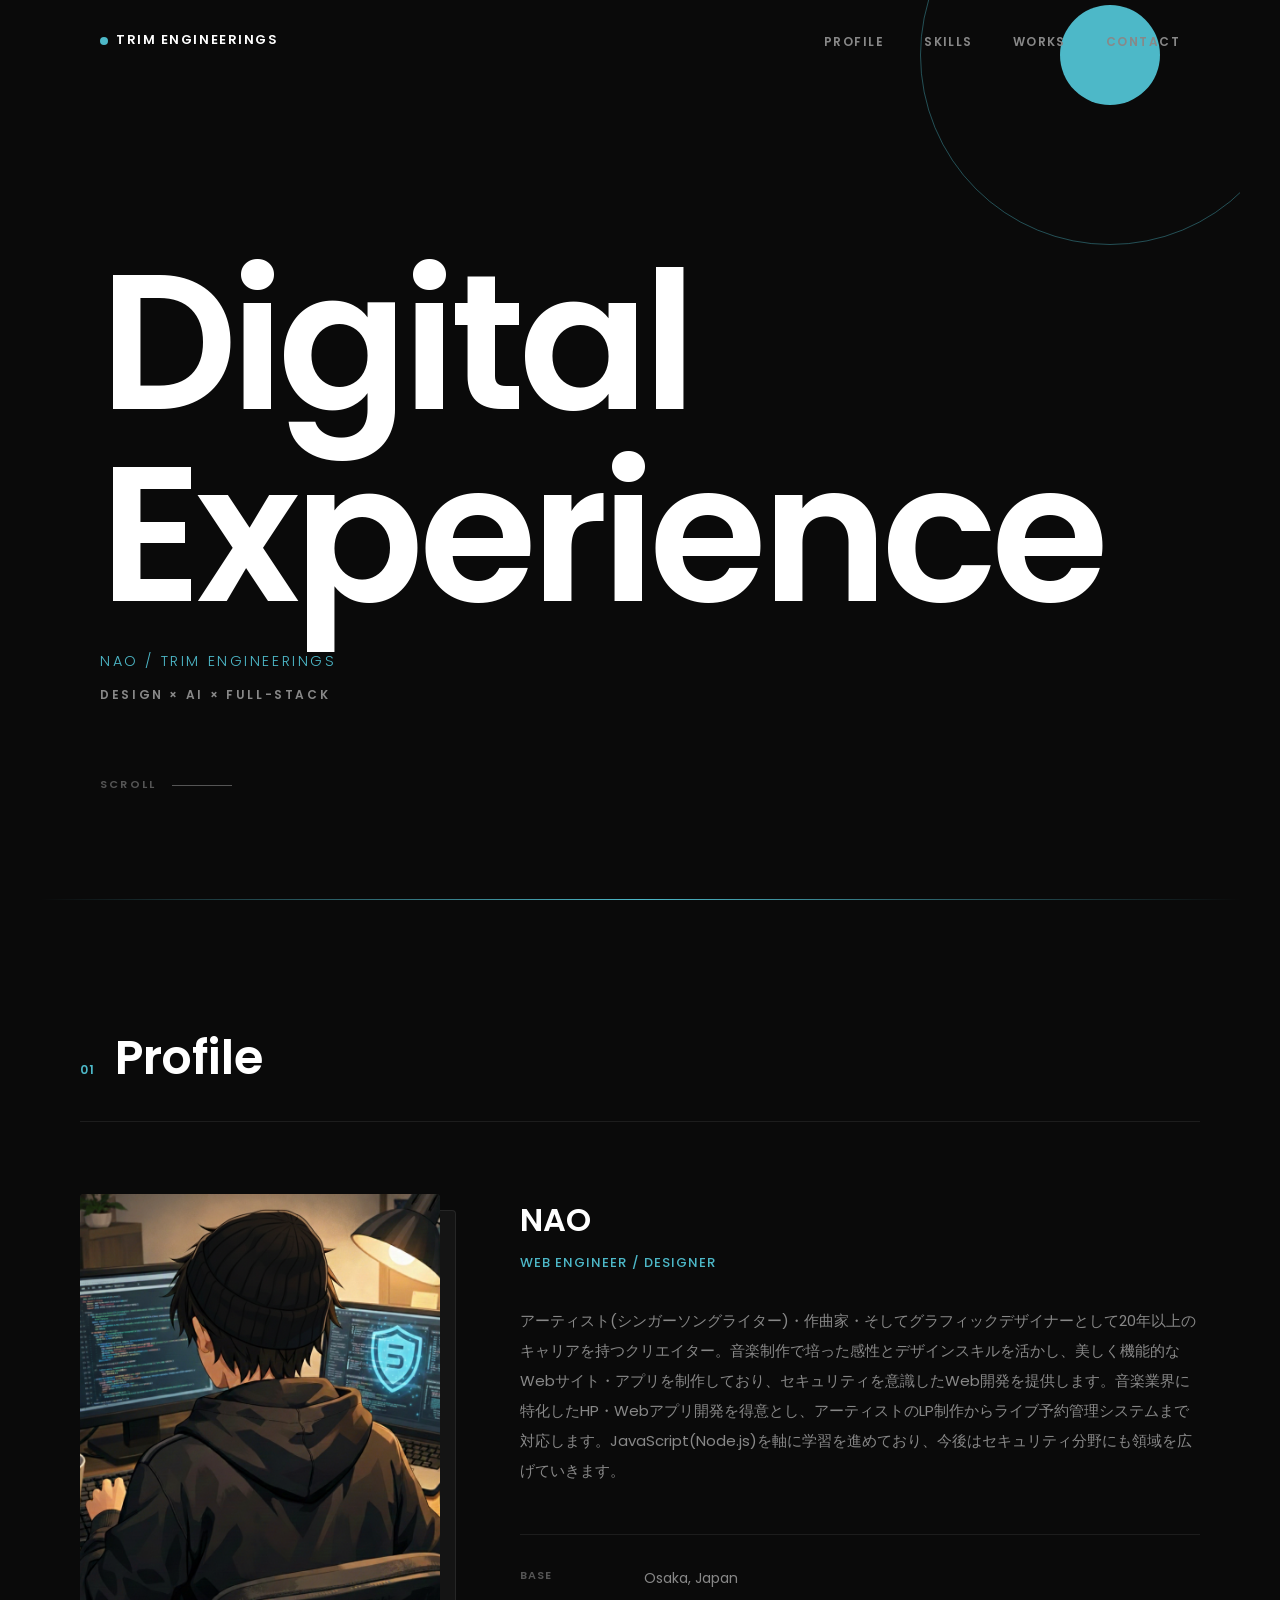
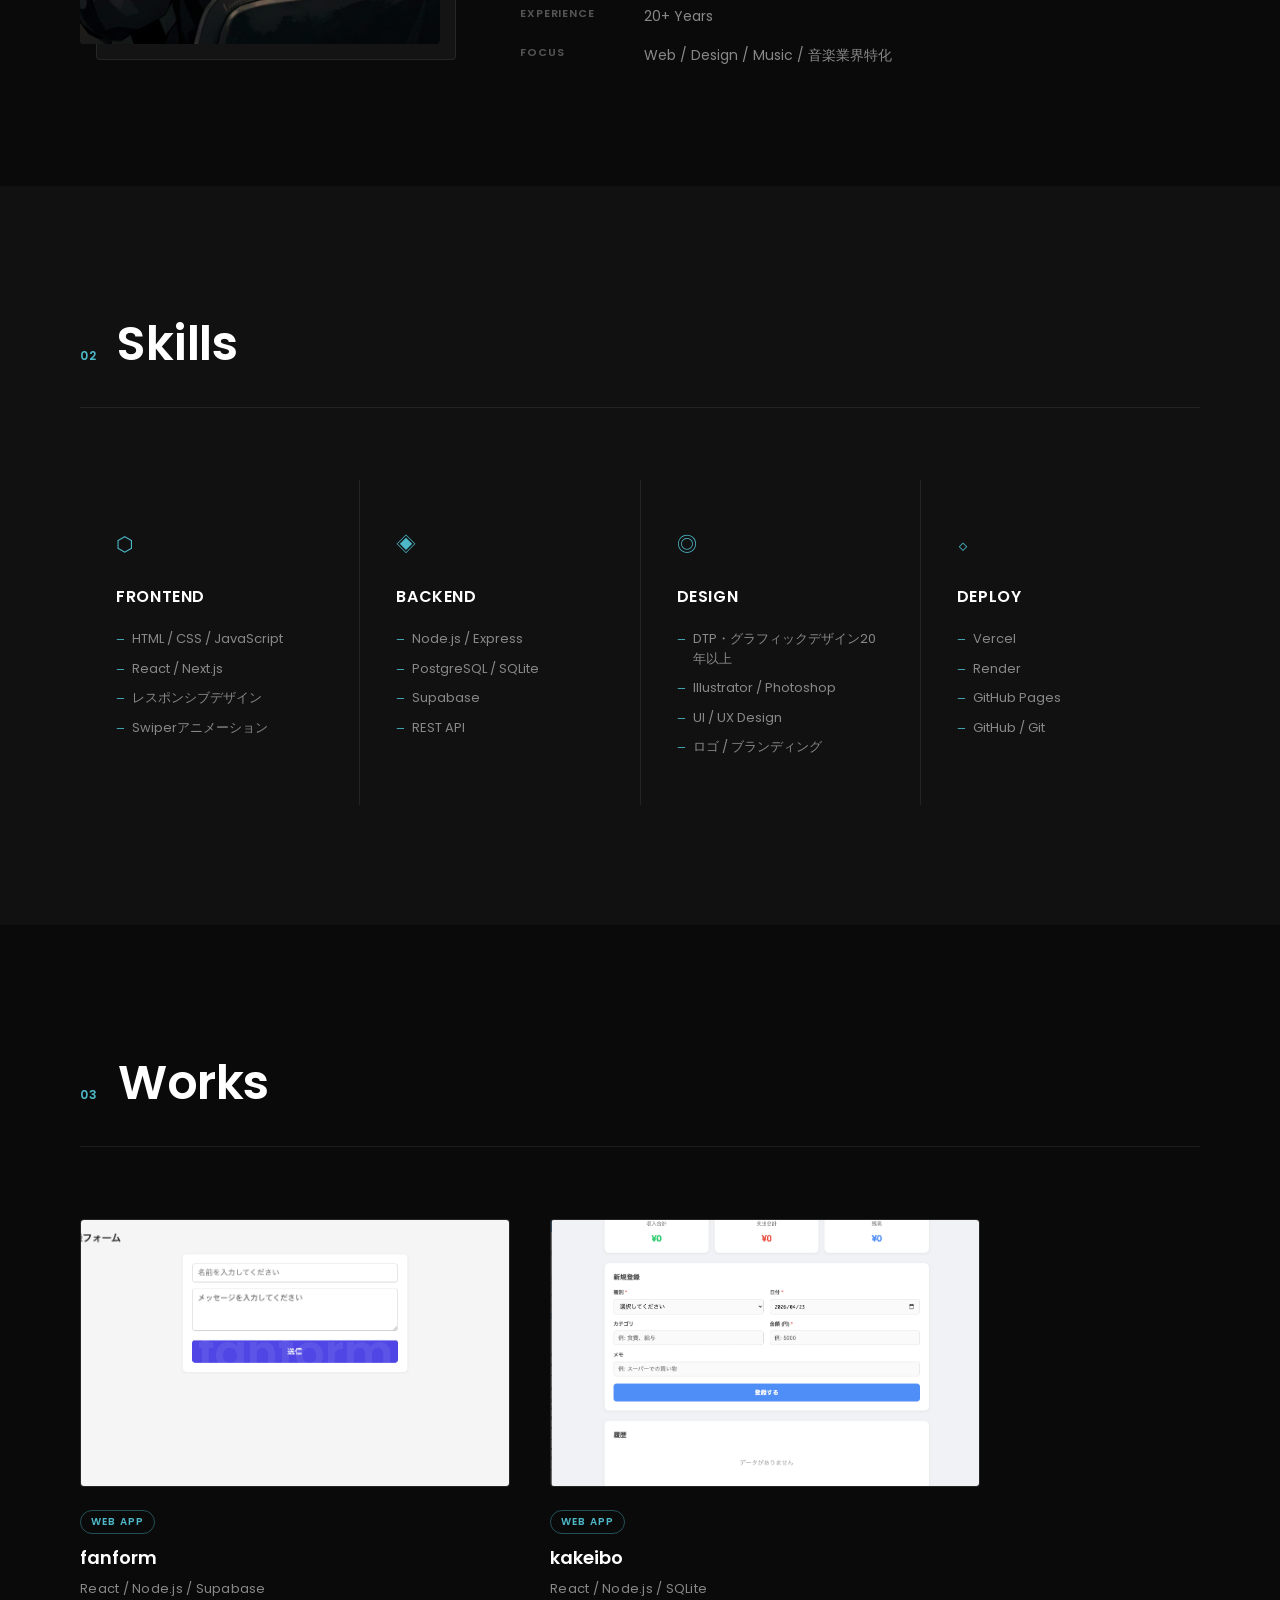
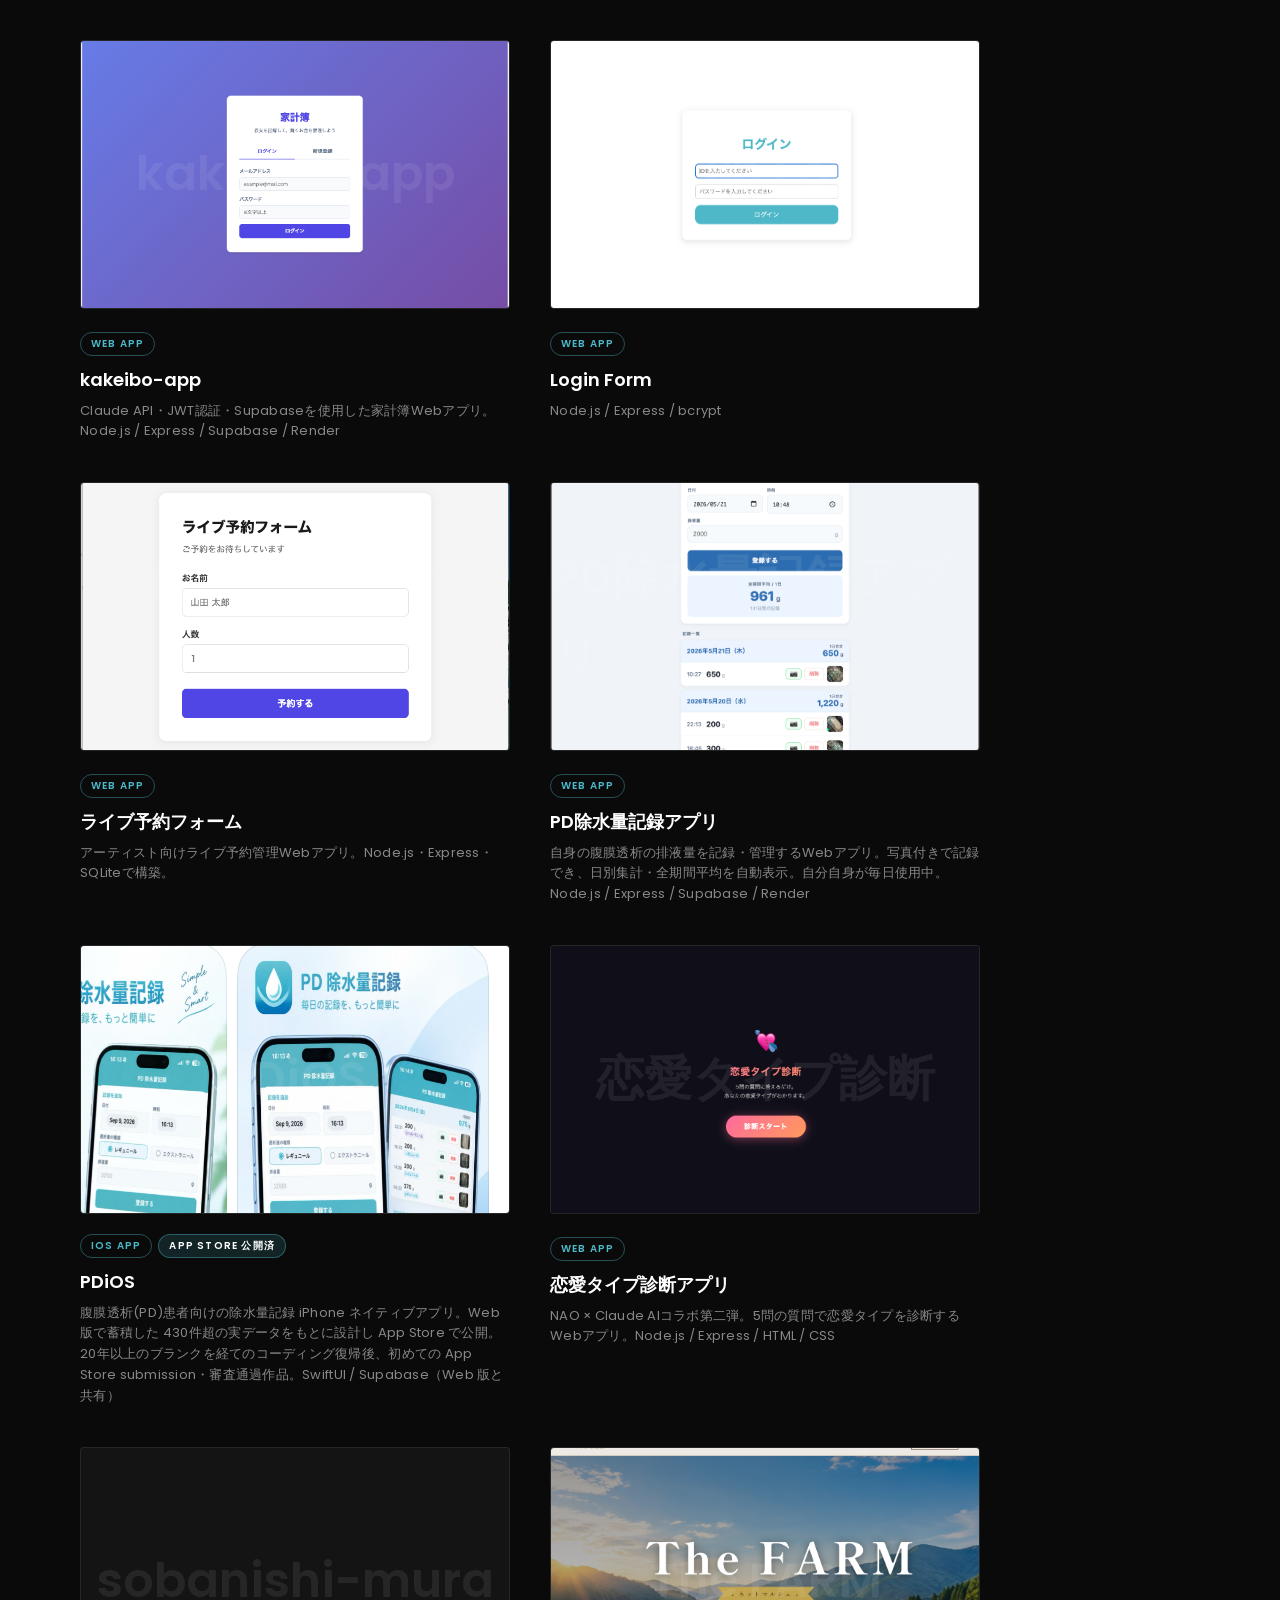
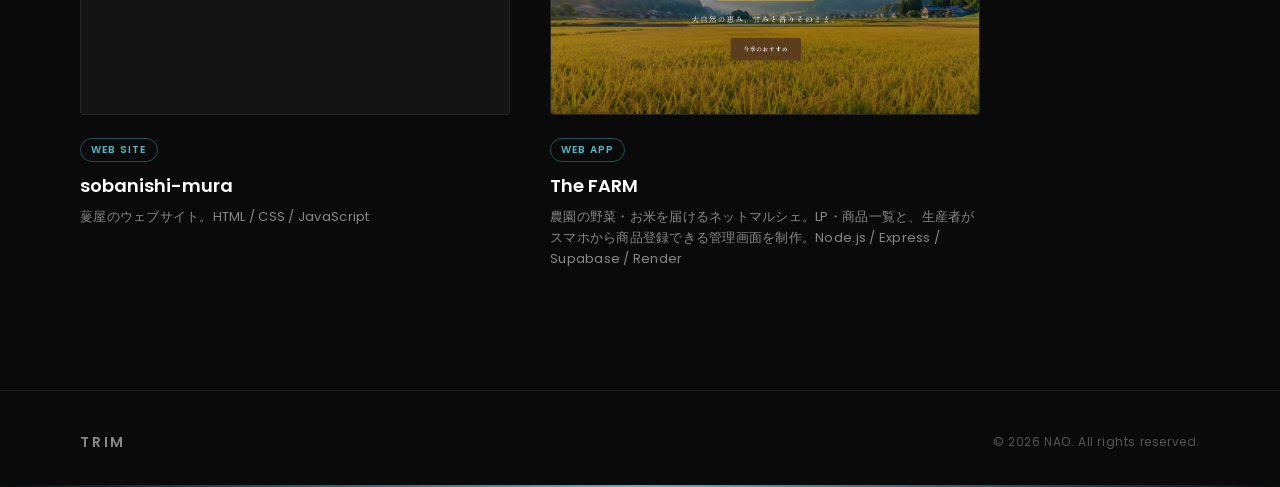
==== commit 4c044416: "Update index.html" ====
--- a/index.html
+++ b/index.html
@@ -80,7 +80,7 @@
           <h3 class="profile__name">NAO</h3>
           <p class="profile__role">Web Engineer / Designer</p>
           <p class="profile__bio">
-        アーティスト(シンガーソングライター)・作曲家・そしてグラフィックデザイナーとして20年以上のキャリアを持つクリエイター。音楽制作で培った感性とデザインスキルを活かし、美しく機能的なWebサイト・アプリを制作しており、セキュリティを意識したWeb開発を提供します。音楽業界に特化したHP・Webアプリ開発を得意とし、アーティストのLP制作からライブ予約管理システムまで対応します。現在はPHPを専門的に学習中で、今後はセキュリティ分野にも領域を広げていきます。
+        アーティスト(シンガーソングライター)・作曲家・そしてグラフィックデザイナーとして20年以上のキャリアを持つクリエイター。音楽制作で培った感性とデザインスキルを活かし、美しく機能的なWebサイト・アプリを制作しており、セキュリティを意識したWeb開発を提供します。音楽業界に特化したHP・Webアプリ開発を得意とし、アーティストのLP制作からライブ予約管理システムまで対応します。JavaScript(Node.js)を軸に学習を進めており、今後はセキュリティ分野にも領域を広げていきます。
           </p>
           <ul class="profile__meta">
             <li><span>Base</span>Osaka, Japan</li>
